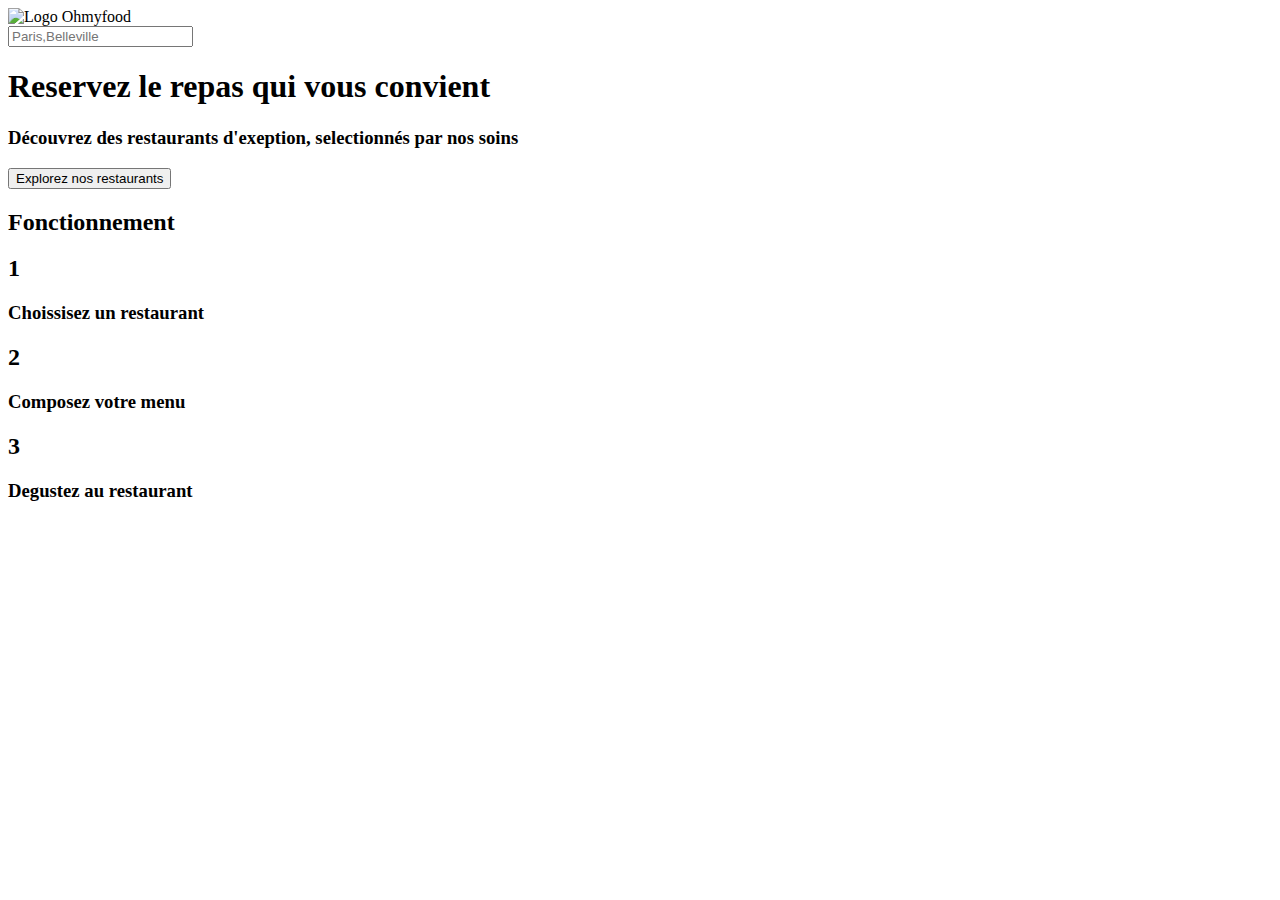
==== index.html @ 2c2eff2b "Add files via upload" ====
<!DOCTYPE html>
<html lang="en">
<head>
    <meta charset="UTF-8">
    <meta name="viewport" content="width=device-width, initial-scale=1.0">
    <title>Ohmyfood</title>

    <!-- CSS -->
    <link rel="stylesheet" href="styles.css">

    <!-- FONT AWESOME -->
    <link rel="stylesheet" href="https://cdnjs.cloudflare.com/ajax/libs/font-awesome/5.15.1/css/all.min.css"
        integrity="sha512-+4zCK9k+qNFUR5X+cKL9EIR+ZOhtIloNl9GIKS57V1MyNsYpYcUrUeQc9vNfzsWfV28IaLL3i96P9sdNyeRssA=="
        crossorigin="anonymous" />

    </head>
<body>
    <img src="Projet_3_04112020/Maquettes Ohmyfood/images/logo/ohmyfood.png" alt="Logo Ohmyfood">
    
    <div class="search">
        <i class="fas fa-map-marker-alt"></i>
        <input type="text" placeholder="Paris,Belleville">
        <h1>Reservez le repas qui vous convient</h1>

        <h3>Découvrez des restaurants d'exeption,
            selectionnés par nos soins</h3>
            <input type="Button" value="Explorez nos restaurants">
    </div>

    <section>
        <H2>Fonctionnement</H2>
        <div class="choix">
                <h2>1</h2>
                <i class="fas fa-mobile-alt"></i>
                <h3>Choissisez un restaurant</h3>
        </div>
        <div class="composition">
            <h2>2</h2>
            
        <i class="fas fa-tasks"></i>
        <h3>Composez votre menu</h3>
        
        <div class="deguster">
            <h2>3</h2>

            <i class="fas fa-store"></i>
            <h3>Degustez au restaurant</h3>
        </div>

        </div>

    </section>
    
</body>
</html>
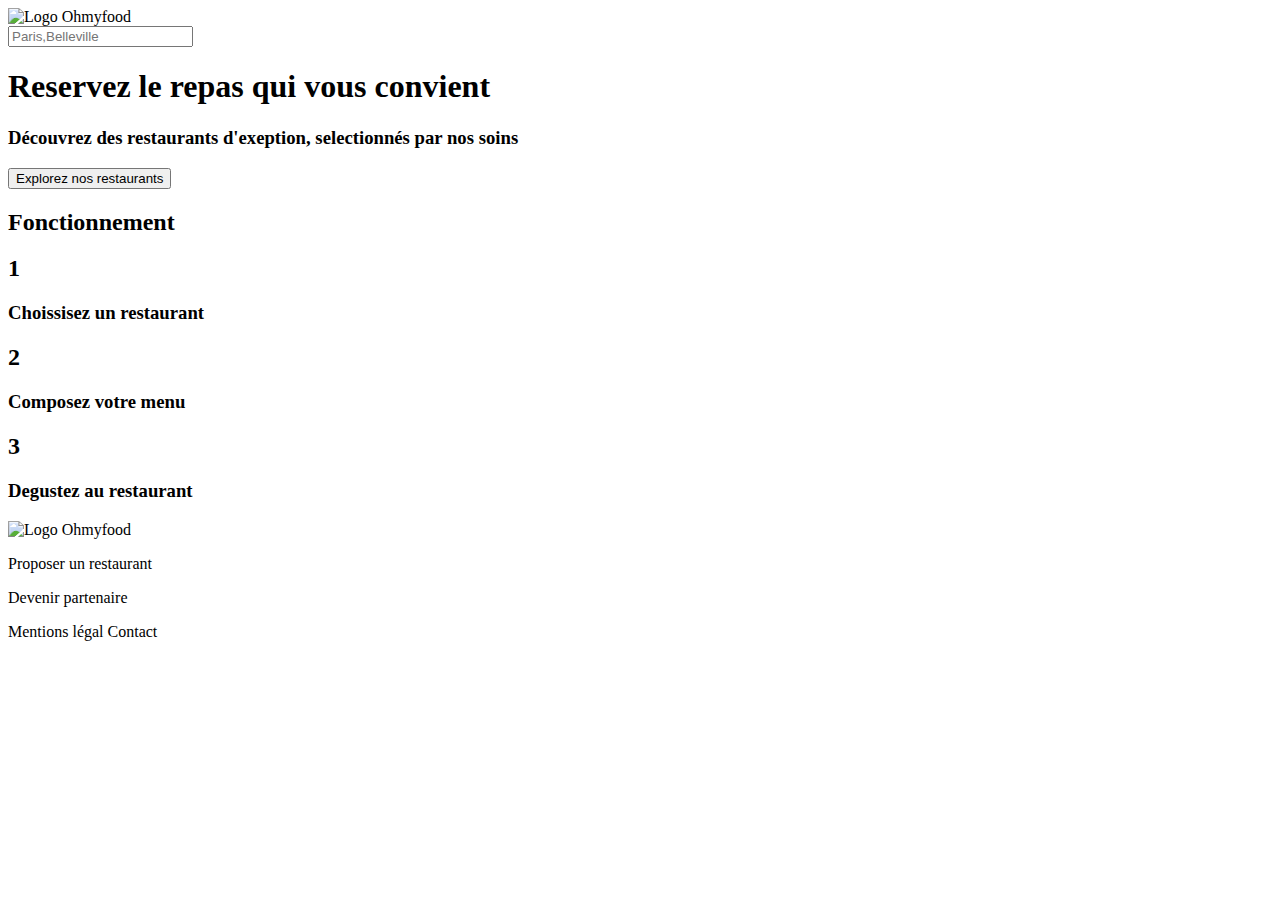
==== commit 7beff572: "Footer integrer" ====
--- a/index.html
+++ b/index.html
@@ -52,4 +52,15 @@
     </section>
     
 </body>
+<footer>
+    <img src="Projet_3_04112020/Maquettes Ohmyfood/images/logo/ohmyfood.png" alt="Logo Ohmyfood">
+    
+<i class="fas fa-utensils"></i>
+<p>Proposer un restaurant</p>
+<i class="fas fa-hands-helping"></i>
+<p>Devenir partenaire</p>
+Mentions légal
+Contact
+
+</footer>
 </html>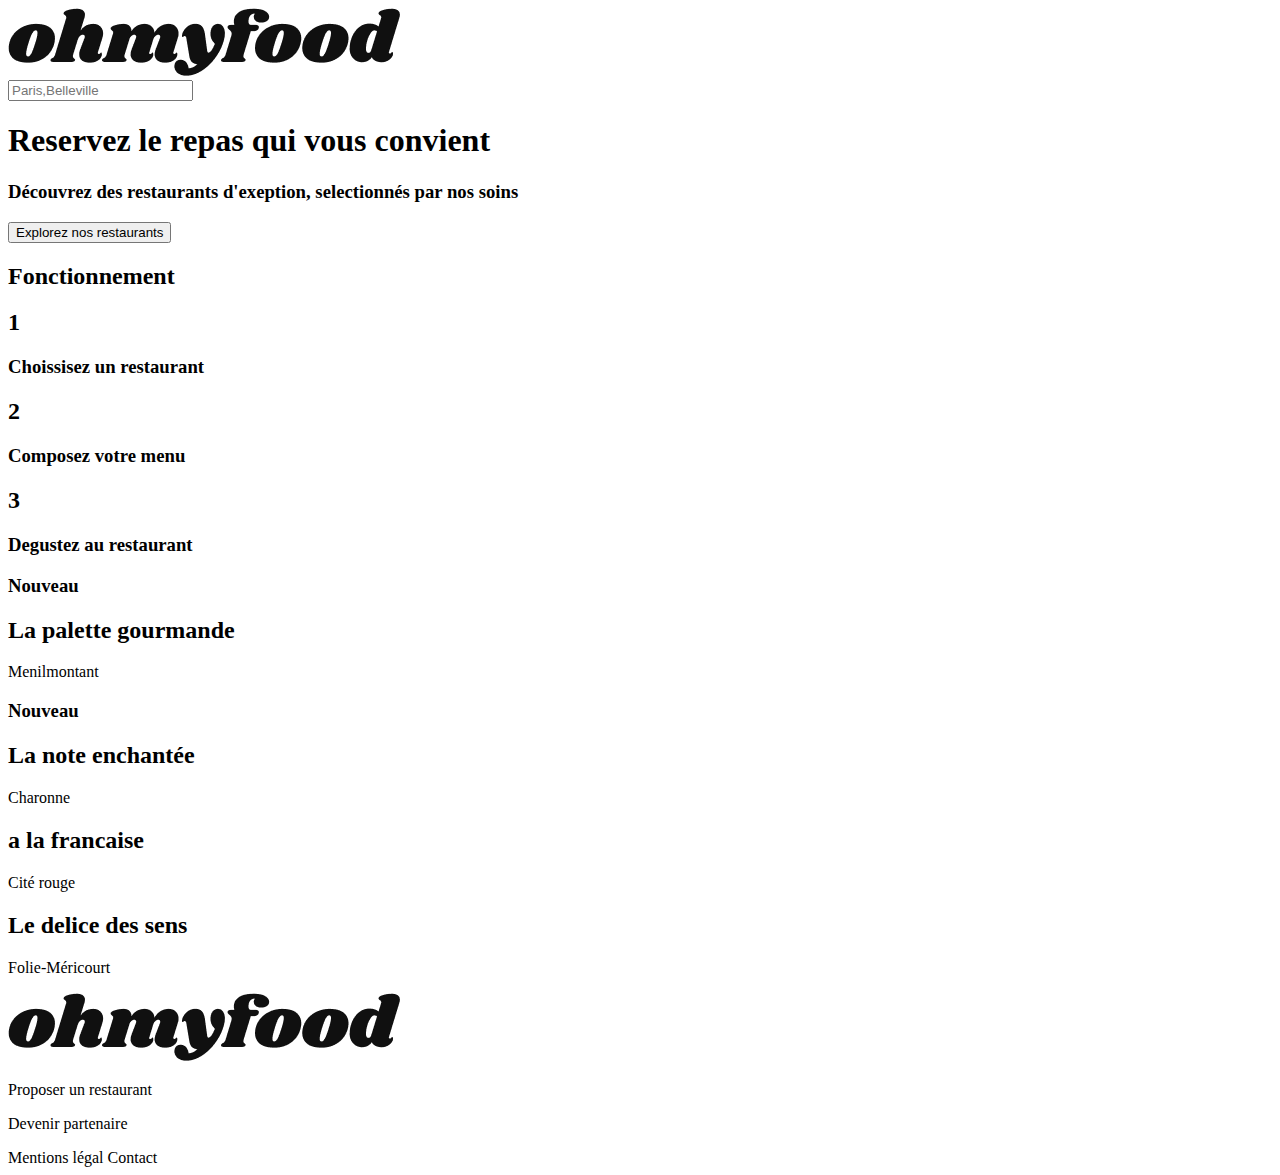
==== commit ca5f6c90: "mise au point html" ====
--- a/index.html
+++ b/index.html
@@ -14,8 +14,10 @@
         crossorigin="anonymous" />
 
     </head>
+    <header>
+        <img src="Maquettes Ohmyfood/images/logo/ohmyfood.png" alt="Logo Ohmyfood">
+    </header>
 <body>
-    <img src="Projet_3_04112020/Maquettes Ohmyfood/images/logo/ohmyfood.png" alt="Logo Ohmyfood">
     
     <div class="search">
         <i class="fas fa-map-marker-alt"></i>
@@ -27,7 +29,7 @@
             <input type="Button" value="Explorez nos restaurants">
     </div>
 
-    <section>
+    <section class="fonctionnement">
         <H2>Fonctionnement</H2>
         <div class="choix">
                 <h2>1</h2>
@@ -50,10 +52,31 @@
         </div>
 
     </section>
+    <section class="restaurants">
+        <div class="menilmontant">
+            <h3>Nouveau</h3>
+            <h2>La palette gourmande</h1>
+            <p>Menilmontant</p>
+            <i class="far fa-heart"></i>
+        </div>
+    <div class="charonne"></div>
+    <h3>Nouveau</h3>
+    <h2>La note enchantée</h2>
+    <p>Charonne</p>
+    <i class="far fa-heart"></i>
+    <div class="cité rouge"></div>
+    <h2>a la francaise</h2>
+    <p>Cité rouge</p>
+    <div class="folie-mericourt">
+        <h2>Le delice des sens</h2>
+        <p>Folie-Méricourt</p>
+        <i class="far fa-heart"></i>
+    </div>
+    </section>
     
 </body>
 <footer>
-    <img src="Projet_3_04112020/Maquettes Ohmyfood/images/logo/ohmyfood.png" alt="Logo Ohmyfood">
+    <img src="Maquettes Ohmyfood/images/logo/ohmyfood.png" alt="Logo Ohmyfood">
     
 <i class="fas fa-utensils"></i>
 <p>Proposer un restaurant</p>
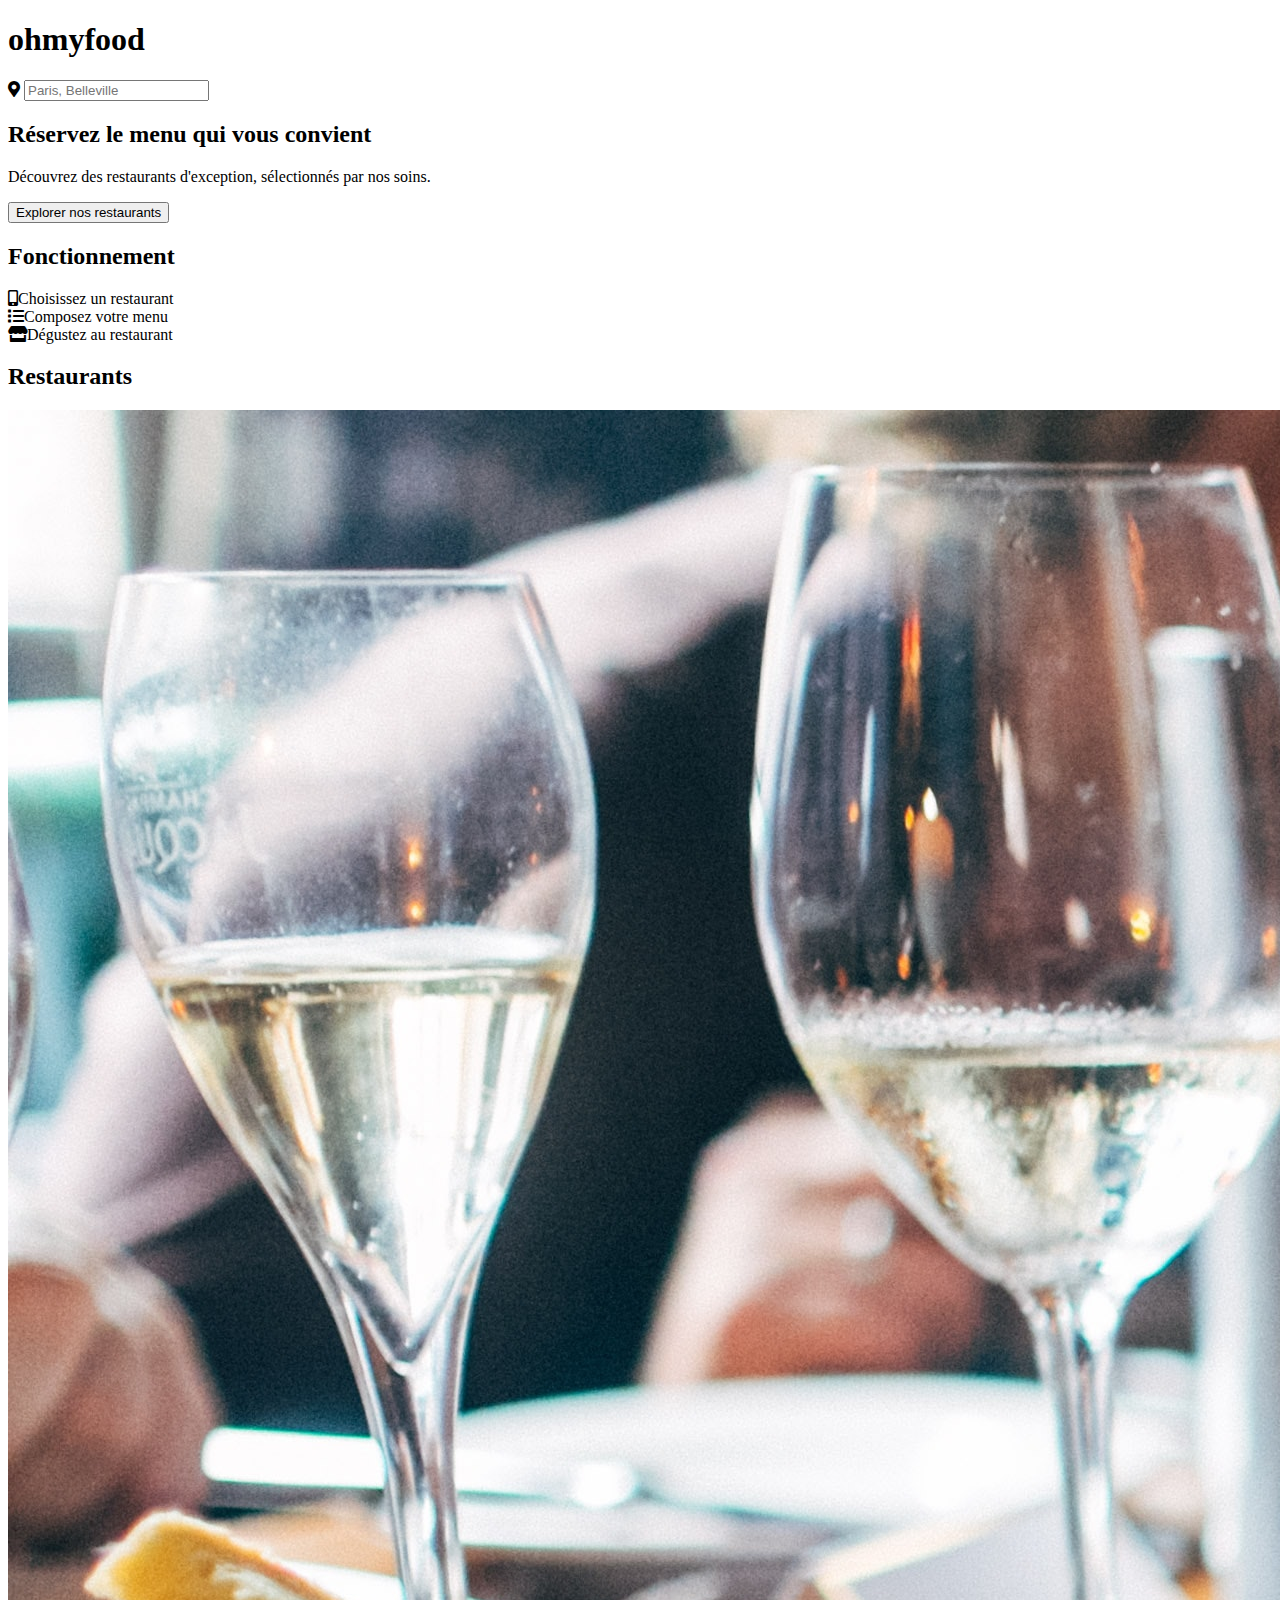
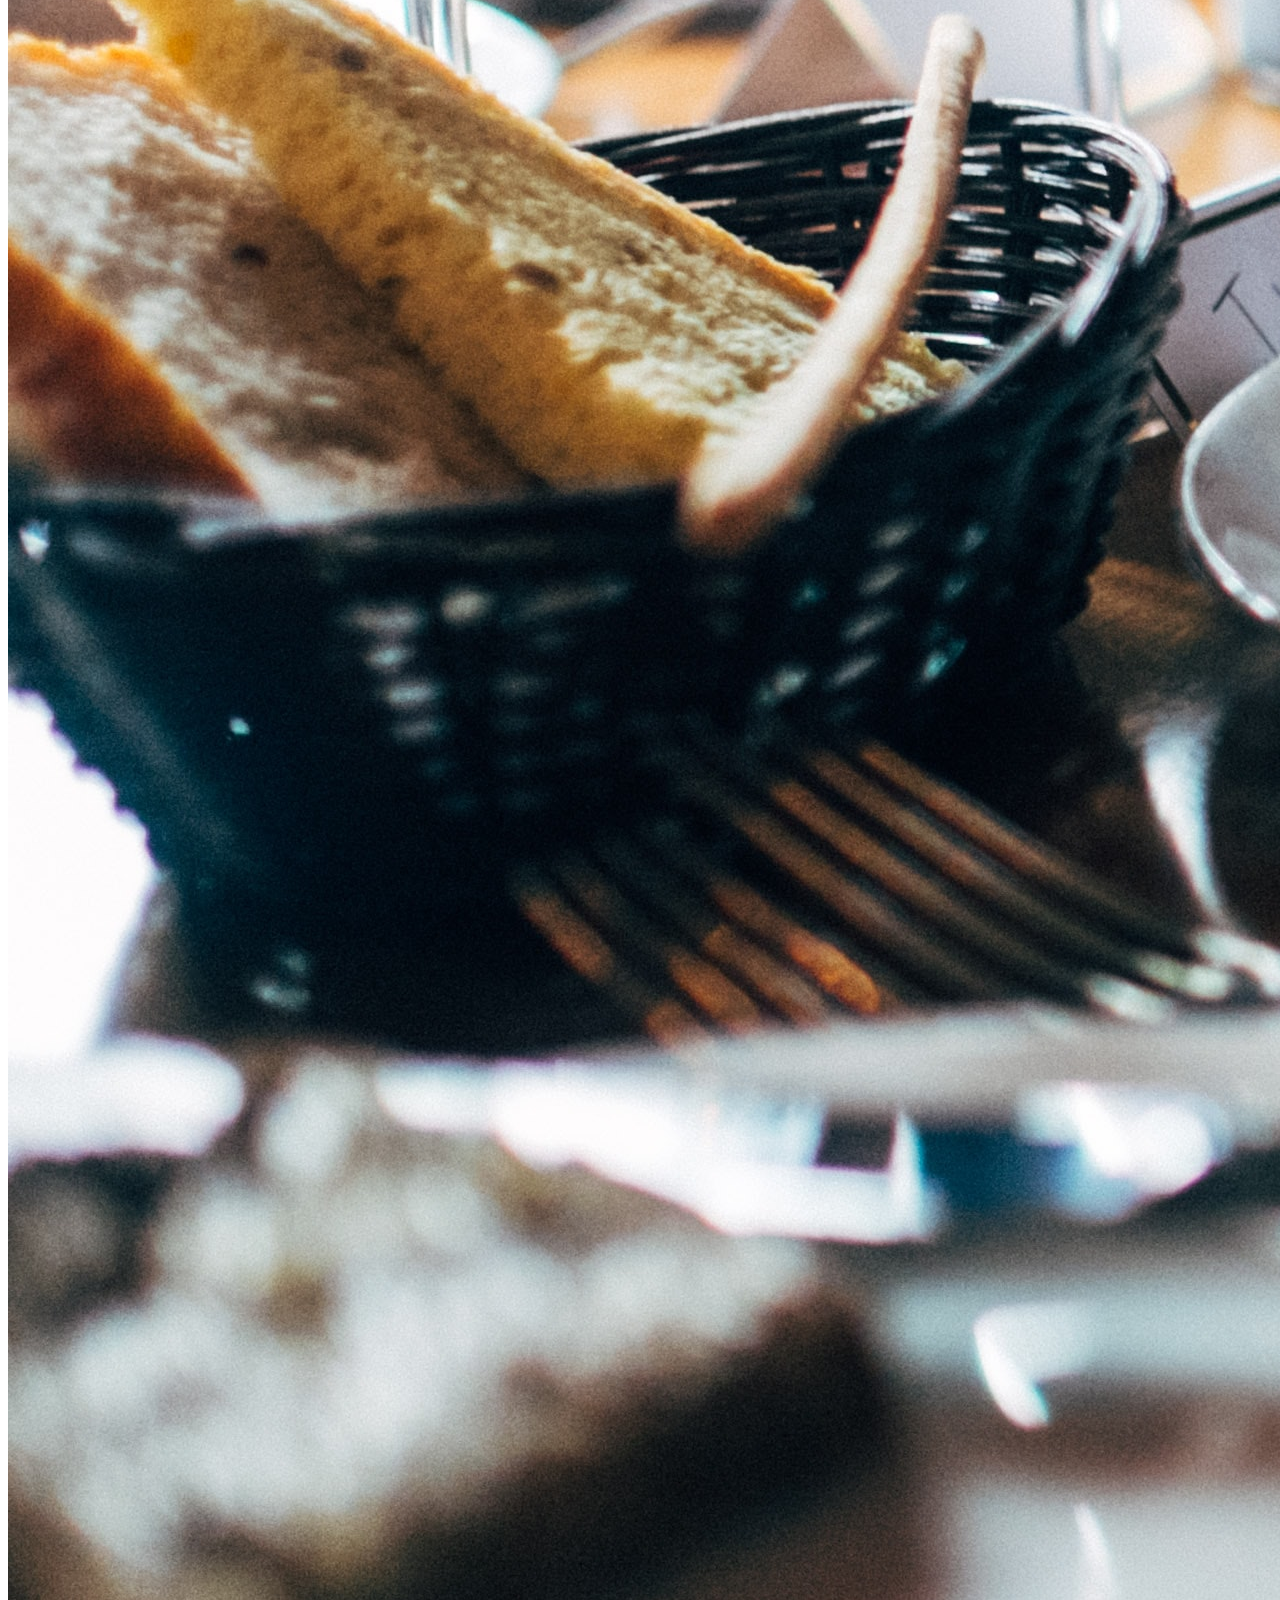
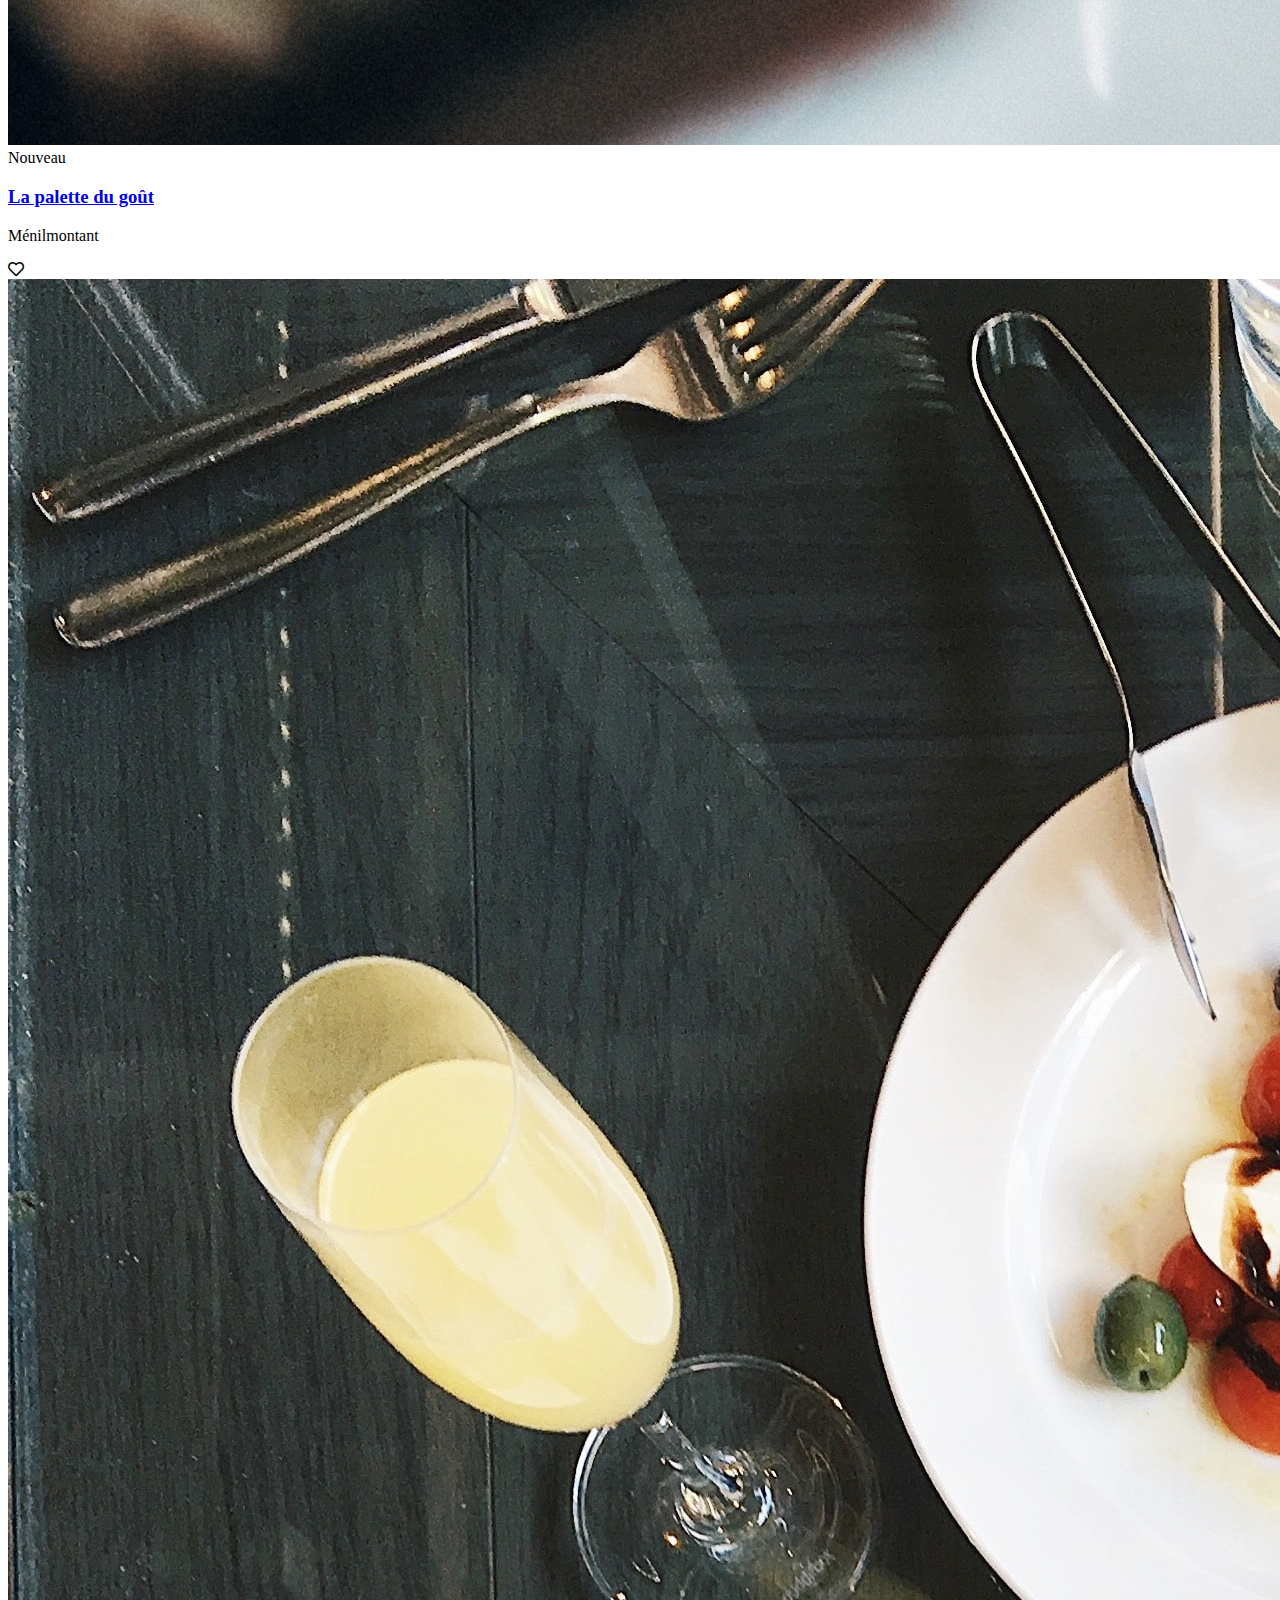
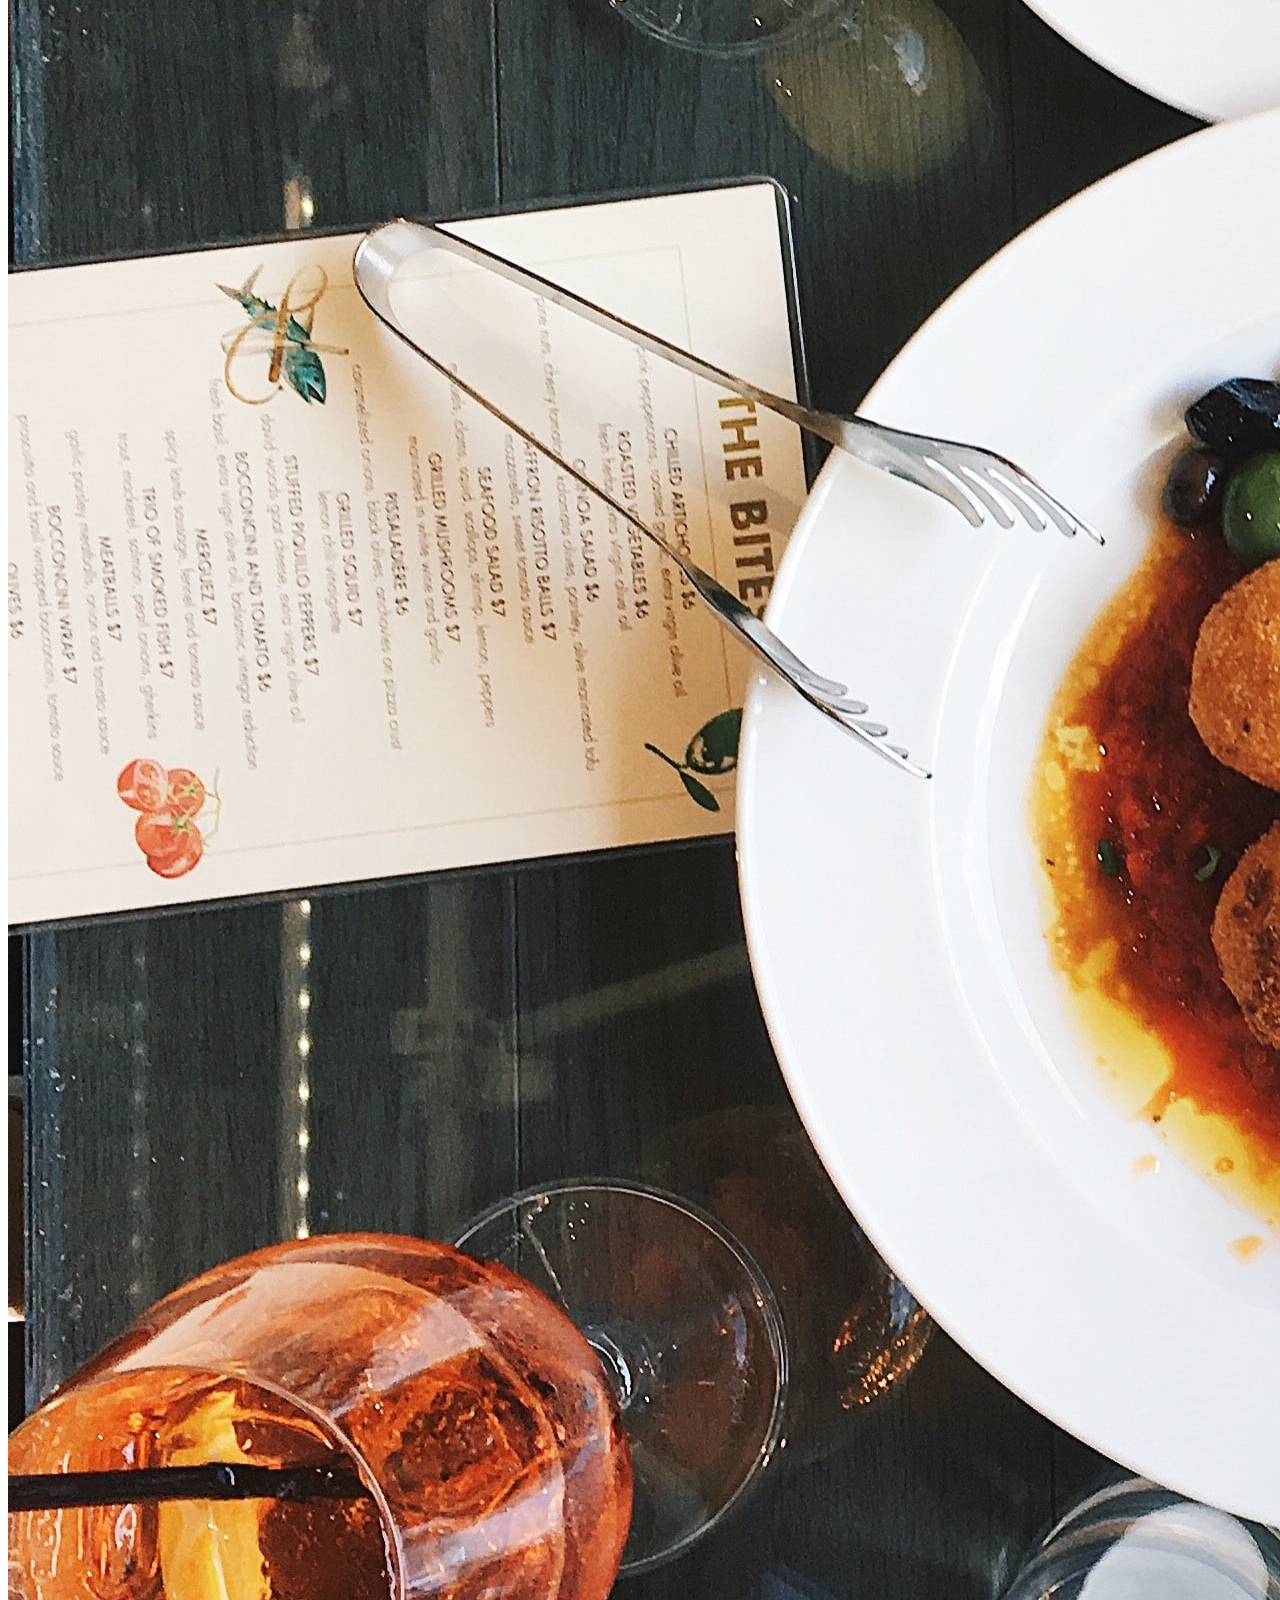
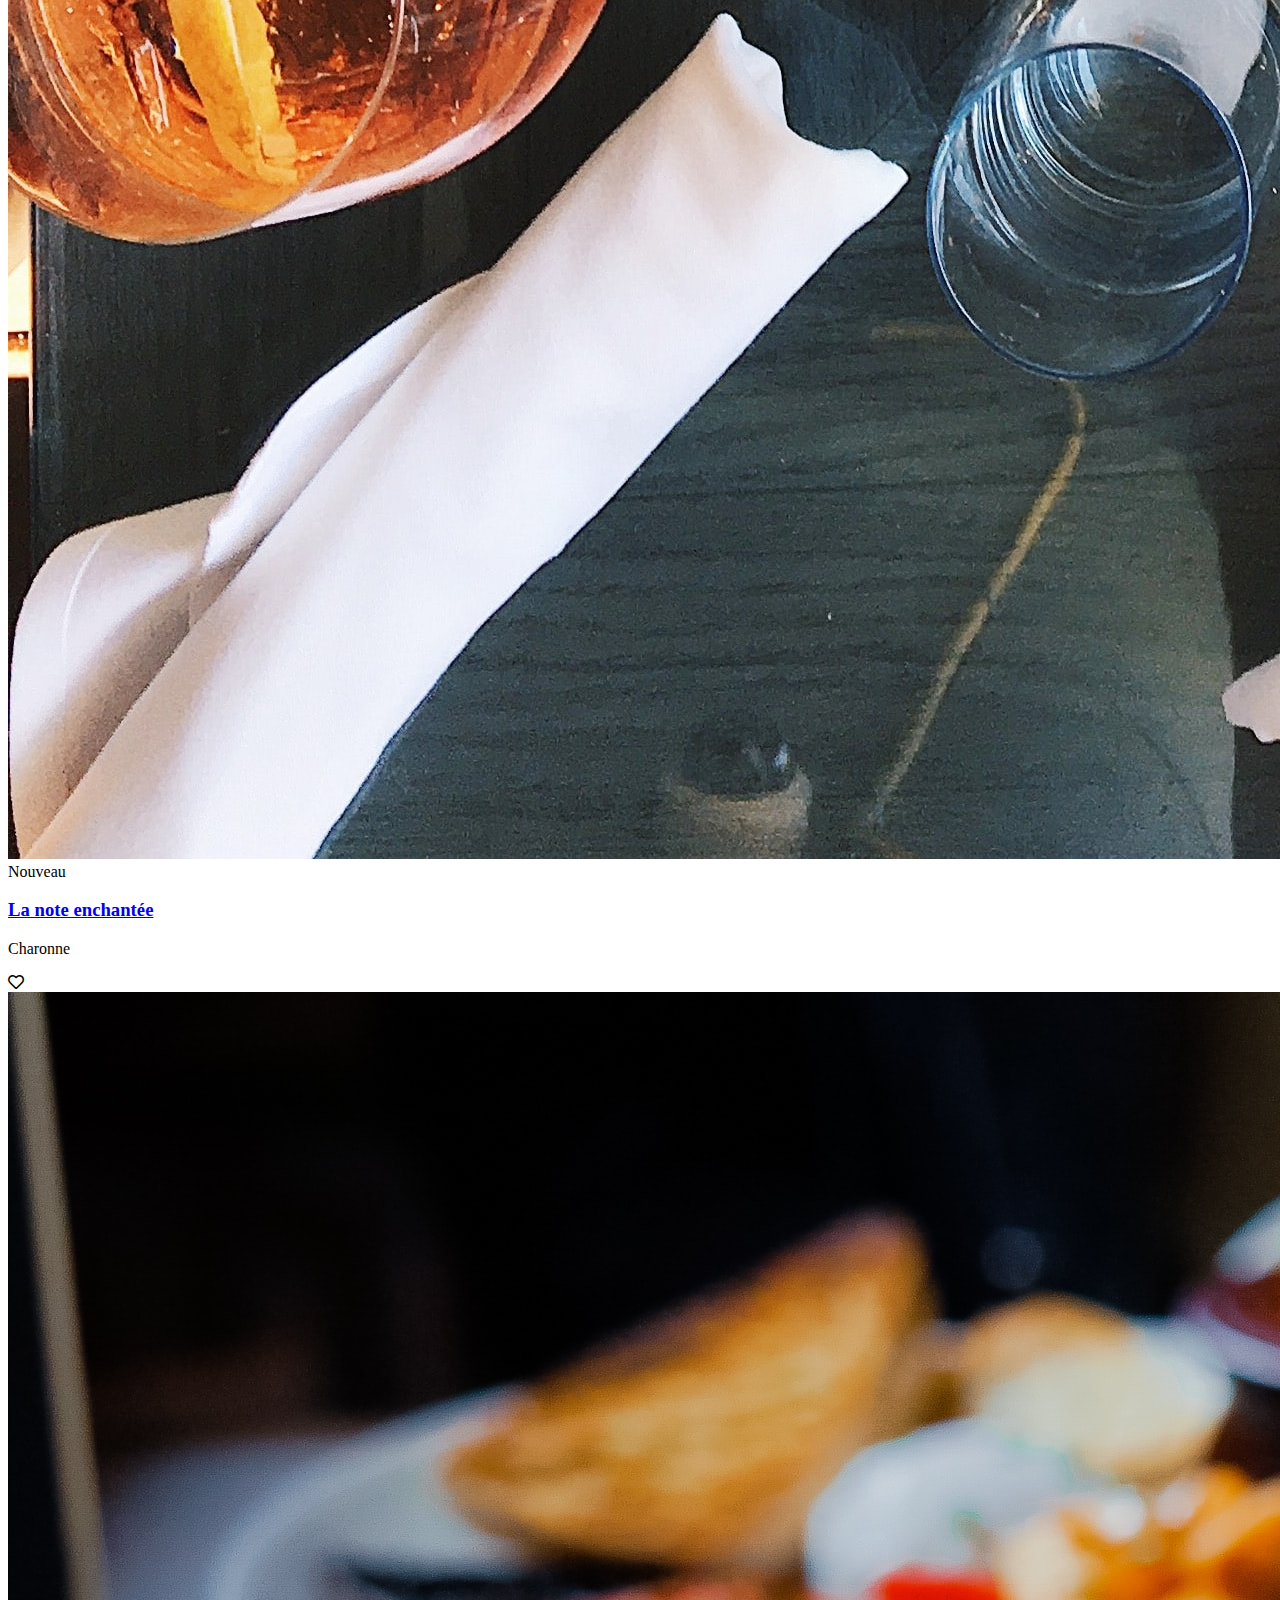
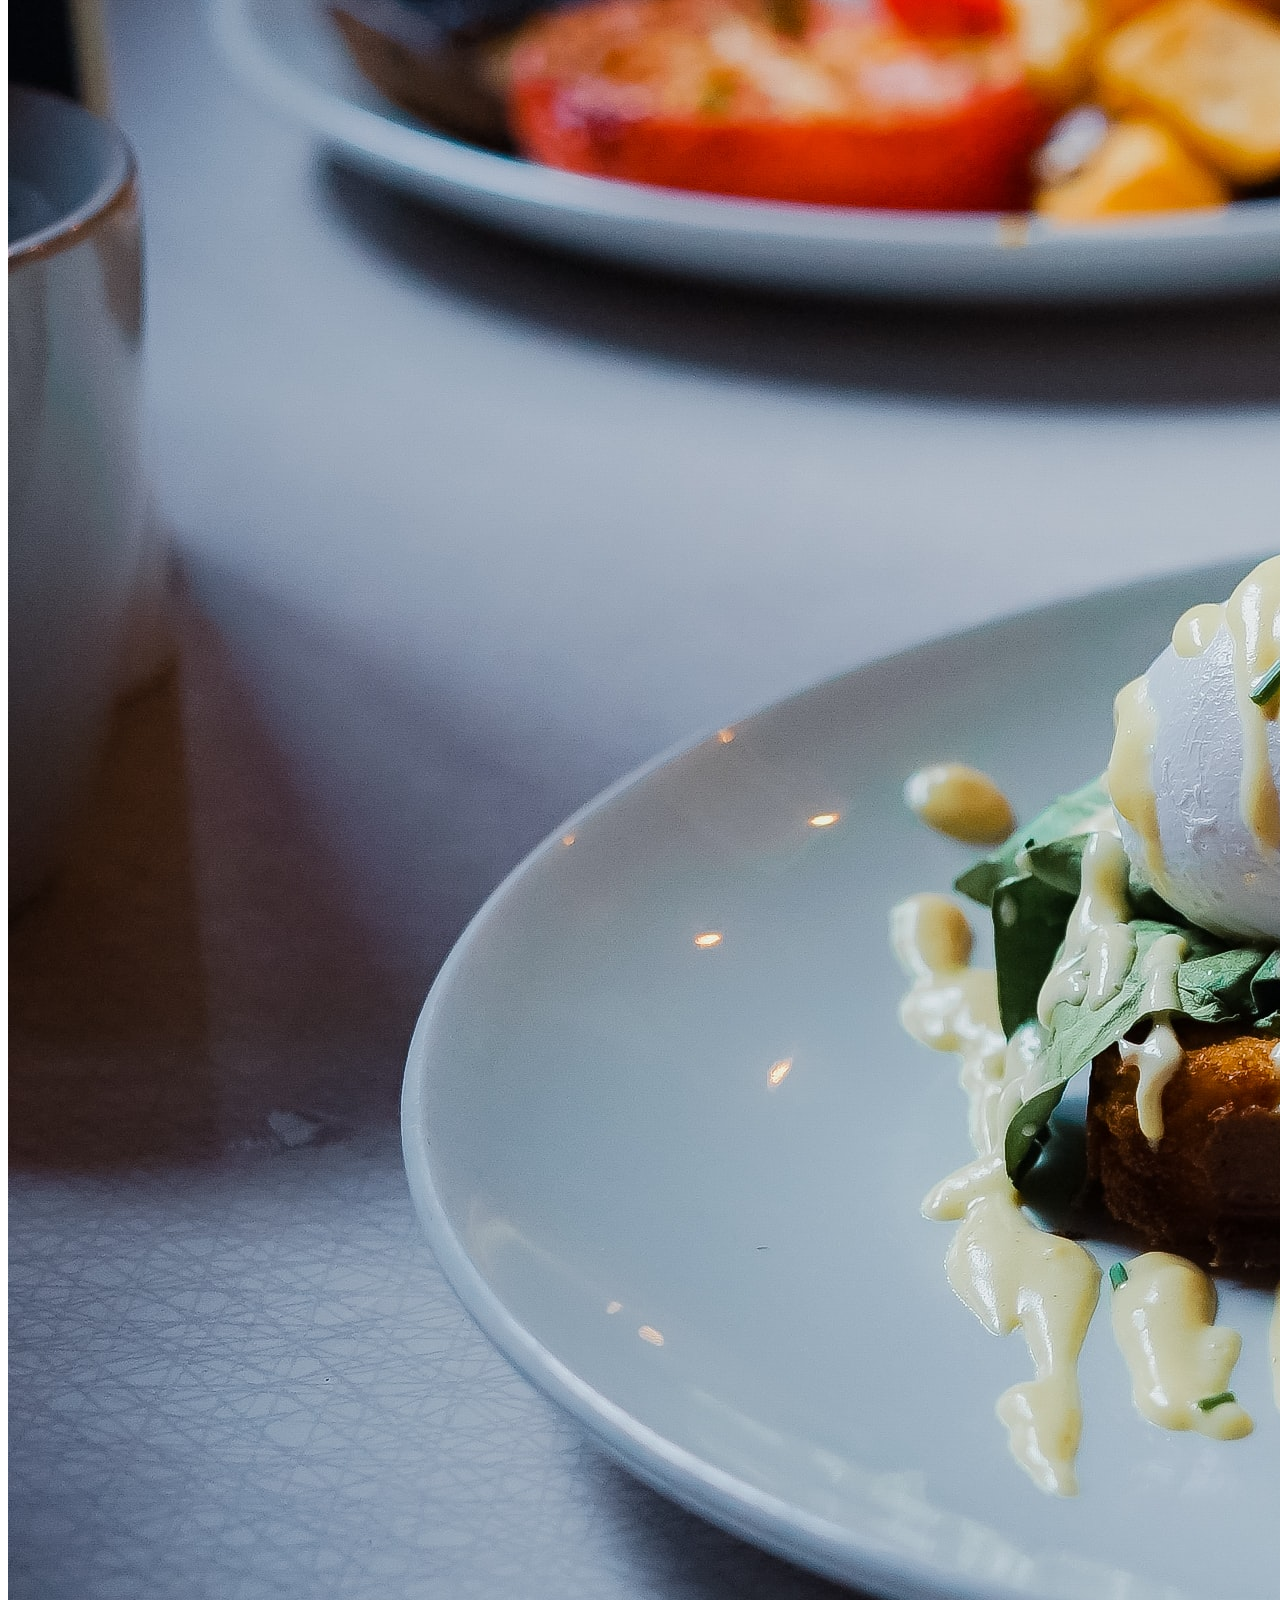
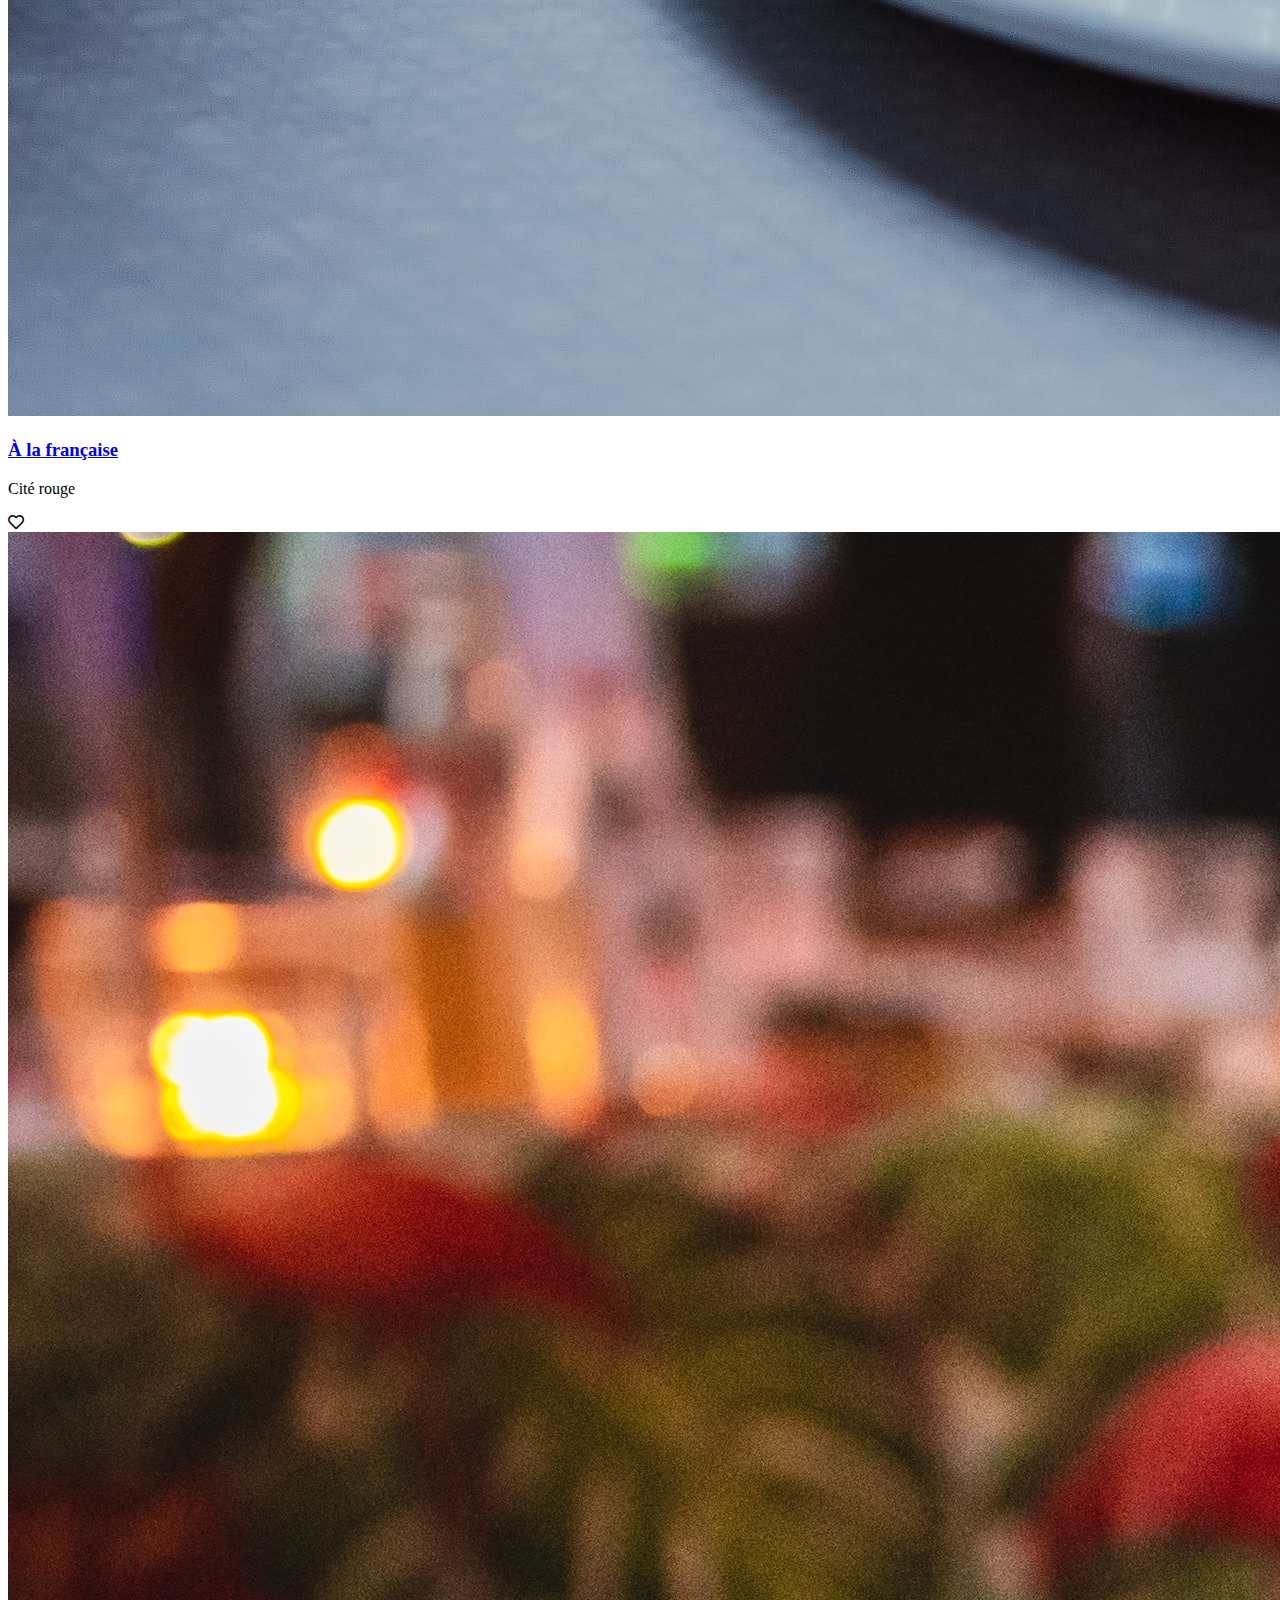
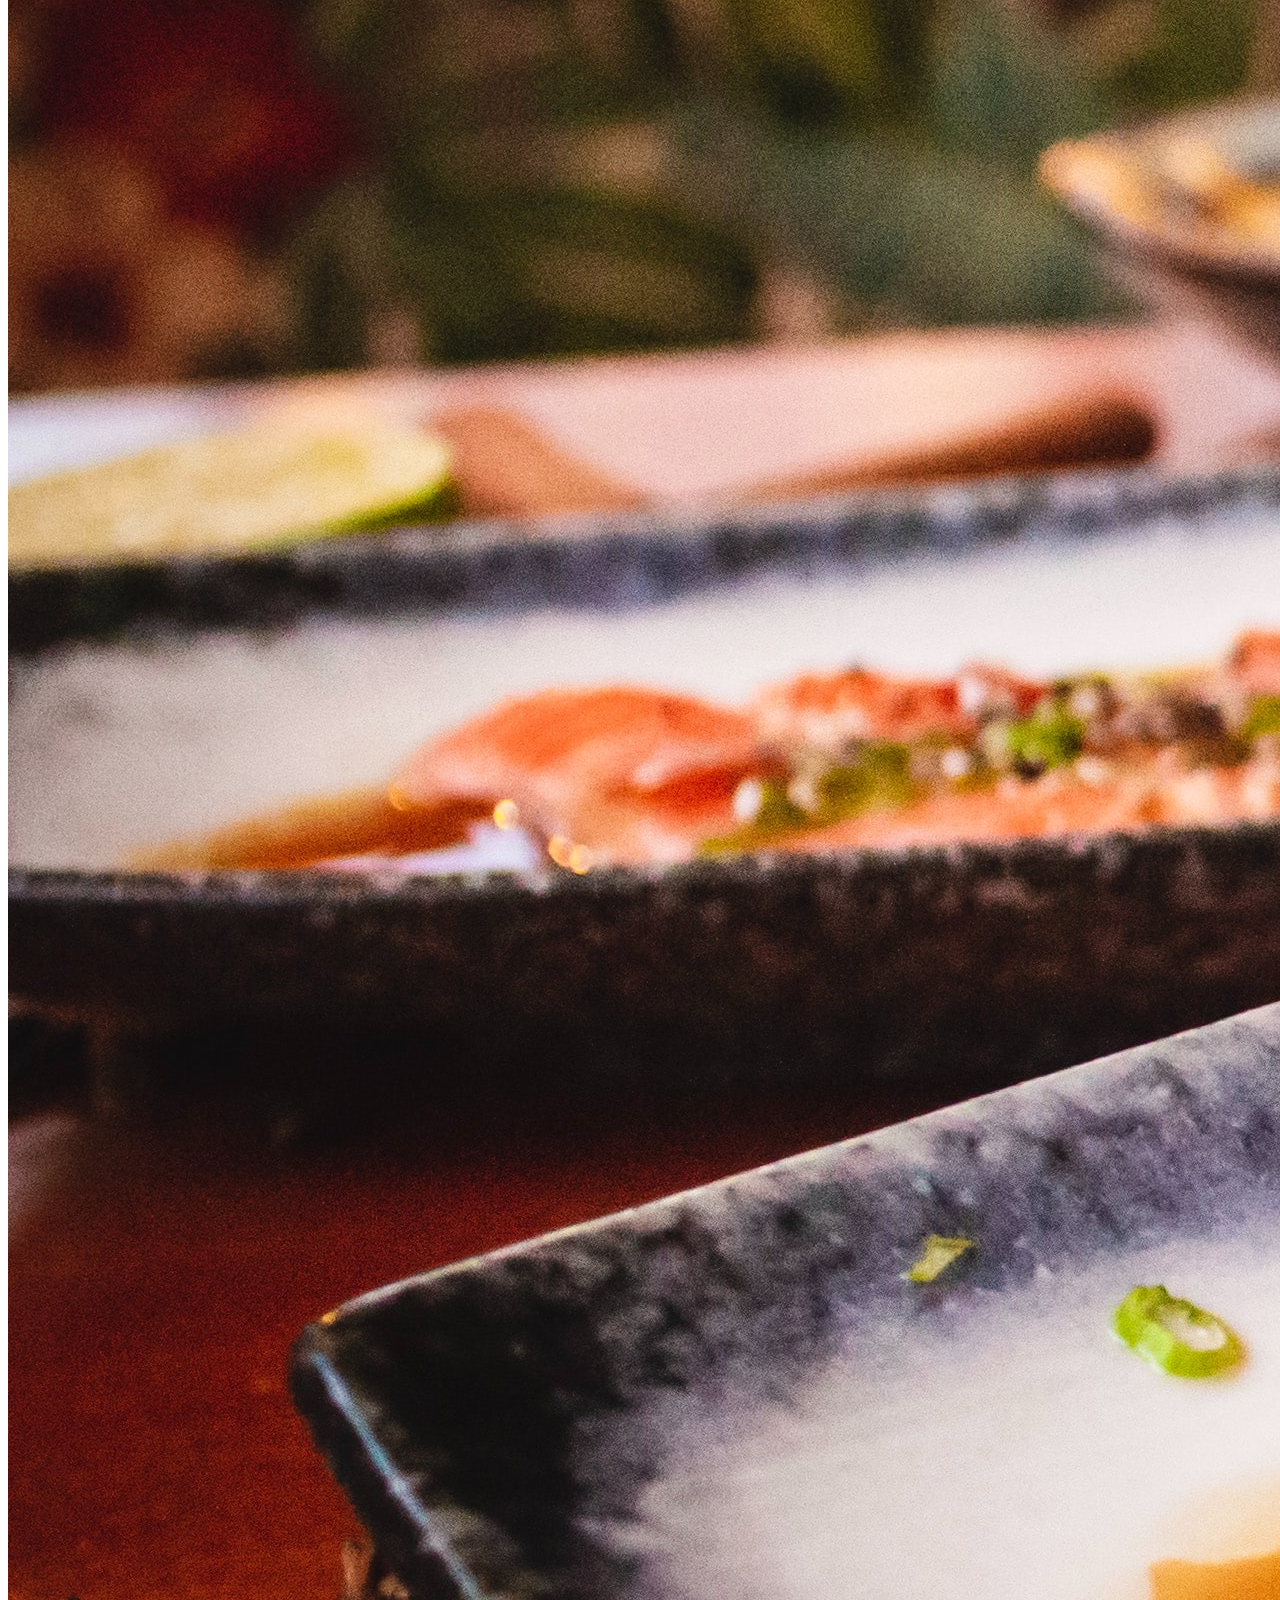
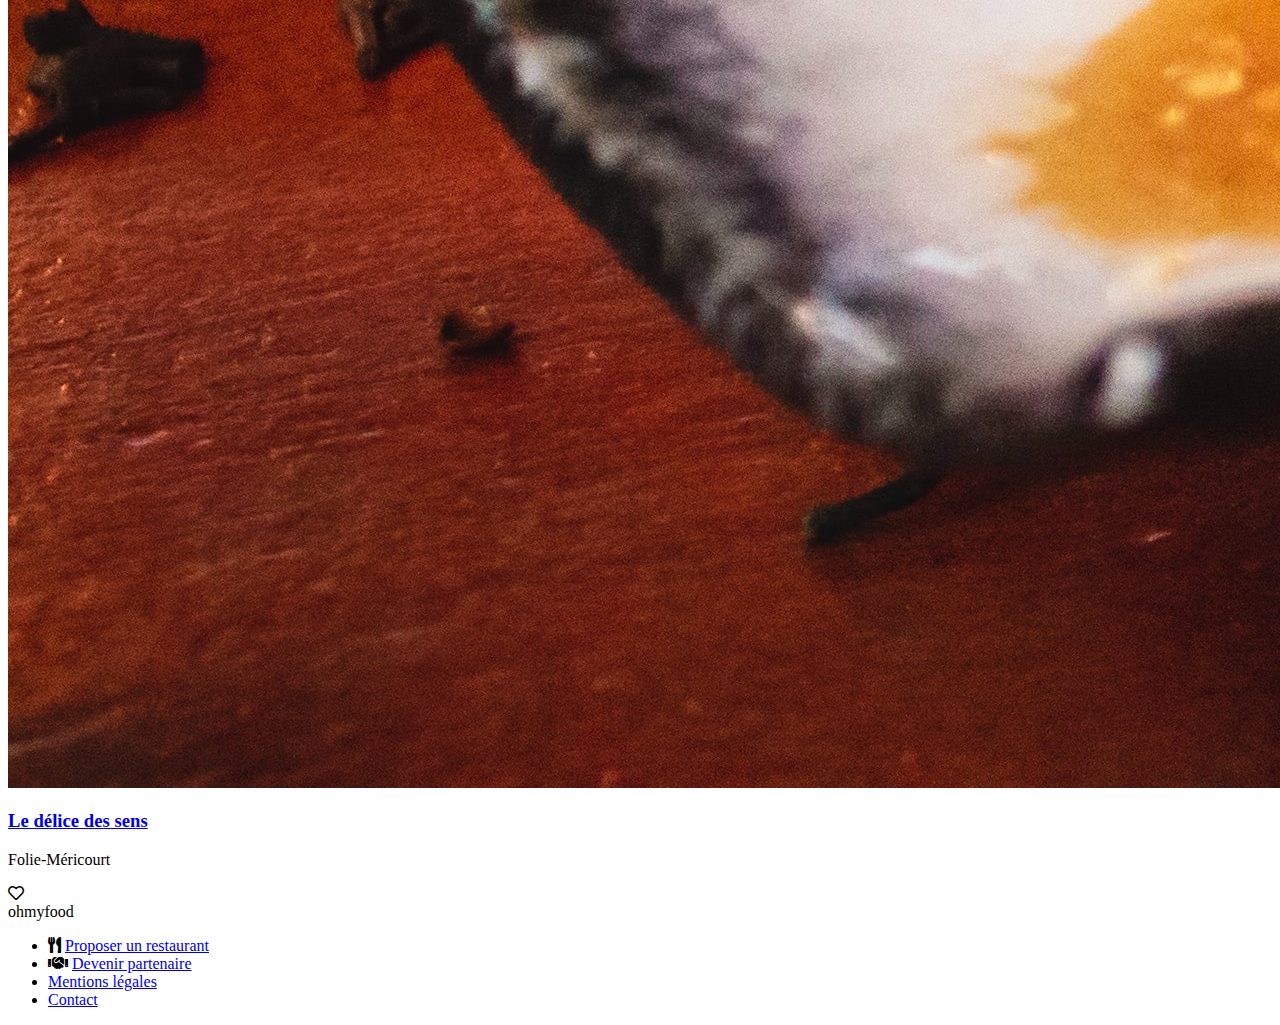
==== commit 057ff52a: "Html1" ====
--- a/index.html
+++ b/index.html
@@ -1,89 +1,112 @@
 <!DOCTYPE html>
-<html lang="en">
+<html lang="fr">
 <head>
-    <meta charset="UTF-8">
-    <meta name="viewport" content="width=device-width, initial-scale=1.0">
-    <title>Ohmyfood</title>
+  <meta charset="UTF-8">
+  <meta name="viewport" content="width=device-width, initial-scale=1.0">
+  <link rel="stylesheet" href="https://cdnjs.cloudflare.com/ajax/libs/font-awesome/5.15.2/css/all.min.css">
+  <title>Ohmyfood</title>
+  <link rel="stylesheet" href="css/style.css">
+</head>
+<body>
 
-    <!-- CSS -->
-    <link rel="stylesheet" href="styles.css">
+  <div class="loading"></div>
 
-    <!-- FONT AWESOME -->
-    <link rel="stylesheet" href="https://cdnjs.cloudflare.com/ajax/libs/font-awesome/5.15.1/css/all.min.css"
-        integrity="sha512-+4zCK9k+qNFUR5X+cKL9EIR+ZOhtIloNl9GIKS57V1MyNsYpYcUrUeQc9vNfzsWfV28IaLL3i96P9sdNyeRssA=="
-        crossorigin="anonymous" />
+  <header class="logo">
+    <h1 class="logo__header">ohmyfood</h1>
+  </header>
 
-    </head>
-    <header>
-        <img src="Maquettes Ohmyfood/images/logo/ohmyfood.png" alt="Logo Ohmyfood">
-    </header>
-<body>
-    
-    <div class="search">
-        <i class="fas fa-map-marker-alt"></i>
-        <input type="text" placeholder="Paris,Belleville">
-        <h1>Reservez le repas qui vous convient</h1>
+  <label class="search">
+    <i class="fas fa-map-marker-alt"></i>
+    <input class="search__champ" type="text" placeholder="Paris, Belleville">
+  </label>
 
-        <h3>Découvrez des restaurants d'exeption,
-            selectionnés par nos soins</h3>
-            <input type="Button" value="Explorez nos restaurants">
+  <div class="reservation">
+    <h2>Réservez le menu qui vous convient</h2>
+    <p class="reservation__description">Découvrez des restaurants d'exception, sélectionnés par nos soins.</p>
+    <button class="reservation__btn">Explorer nos restaurants</button>
+  </div>
+
+  <main>
+    <section class="fonctionnement">
+      <h2>Fonctionnement</h2>
+      <div class="fonctionnement__site"><i class="fas fa-mobile-alt fonctionnement__icon"></i>Choisissez un restaurant</div>
+      <div class="fonctionnement__site"><i class="fas fa-list fonctionnement__icon"></i>Composez votre menu</div>
+      <div class="fonctionnement__site"><i class="fas fa-store fonctionnement__icon"></i>Dégustez au restaurant</div>
+    </section>
+
+    <section class="restaurants">
+      <h2 class="restaurants__title">Restaurants</h2>
+
+      <article onclick="" class="restaurants__1">
+        <img src="Maquettes Ohmyfood/images/restaurants/jay-wennington-N_Y88TWmGwA-unsplash.jpg" alt="">
+        <span class="restaurants__new">Nouveau</span>
+
+      
+        <div class="restaurants__name">
+          <a class="restaurants__cartes" href="/la-palette-du-gout.html"><h3>La palette du goût</h3></a>
+          <p class="restaurants__adresse">Ménilmontant</p>
+          <i class="far fa-heart restaurants__icon"></i>
+        </div>
+      </article>
+
+      <article onclick="" class="restaurants__2">
+        <img src="Maquettes Ohmyfood/images/restaurants/stil-u2Lp8tXIcjw-unsplash.jpg" alt="">
+        <span class="restaurants__new">Nouveau</span>
+      
+
+        <div class="restaurants__name">
+          <a class="restaurants__cartes" href="/la-note-enchantee.html"><h3>La note enchantée</h3></a>
+          <p class="restaurants__adresse">Charonne</p>
+          <i class="far fa-heart restaurants__icon"></i>
+        </div>
+      </article>
+
+      <article onclick="" class="restaurants__3">
+        <img src="Maquettes Ohmyfood/images/restaurants/toa-heftiba-DQKerTsQwi0-unsplash.jpg" alt="">
+
+        <div class="restaurants__name">
+          <a class="restaurants__cartes" href="/a-la-francaise.html"><h3>À la française</h3></a>
+          <p class="restaurants__adresse">Cité rouge</p>
+          <i class="far fa-heart restaurants__icon"></i>
+        </div>
+      </article>
+
+      <article onclick="" class="restaurants__4">
+      <img src="Maquettes Ohmyfood/images/restaurants/louis-hansel-shotsoflouis-qNBGVyOCY8Q-unsplash.jpg" alt="">
+
+        <div class="restaurants__name">
+          <a class="restaurants__cartes" href="/le-delice-des-sens.html"><h3>Le délice des sens</h3></a>
+          <p class="restaurants__adresse">Folie-Méricourt</p>
+          <i class="far fa-heart restaurants__icon"></i>
+        </div>
+      </article>
+    </section>
+  </main>
+
+<footer class="footer">
+    <div class="footer__logo">ohmyfood</div>
+
+    <div>
+        <ul class="footer__list">
+            <li class="footer__detail">
+                <i class="fas fa-utensils footer__icon"></i>
+                <a class="footer__lien" href="#">Proposer un restaurant</a>
+            </li>
+
+            <li class="footer__detail footer__icon">
+                <i class="fas fa-handshake"></i>
+                <a  class="footer__lien" href="#">Devenir partenaire</a>
+            </li>
+
+            <li class="footer__detail">
+                <a class="footer__lien" href="#">Mentions légales</a>
+            </li>
+
+            <li class="footer__detail">
+                <a class="footer__lien" href="mailto:service-clients@ohmyfood.com">Contact</a>
+            </li>
+        </ul>
     </div>
-
-    <section class="fonctionnement">
-        <H2>Fonctionnement</H2>
-        <div class="choix">
-                <h2>1</h2>
-                <i class="fas fa-mobile-alt"></i>
-                <h3>Choissisez un restaurant</h3>
-        </div>
-        <div class="composition">
-            <h2>2</h2>
-            
-        <i class="fas fa-tasks"></i>
-        <h3>Composez votre menu</h3>
-        
-        <div class="deguster">
-            <h2>3</h2>
-
-            <i class="fas fa-store"></i>
-            <h3>Degustez au restaurant</h3>
-        </div>
-
-        </div>
-
-    </section>
-    <section class="restaurants">
-        <div class="menilmontant">
-            <h3>Nouveau</h3>
-            <h2>La palette gourmande</h1>
-            <p>Menilmontant</p>
-            <i class="far fa-heart"></i>
-        </div>
-    <div class="charonne"></div>
-    <h3>Nouveau</h3>
-    <h2>La note enchantée</h2>
-    <p>Charonne</p>
-    <i class="far fa-heart"></i>
-    <div class="cité rouge"></div>
-    <h2>a la francaise</h2>
-    <p>Cité rouge</p>
-    <div class="folie-mericourt">
-        <h2>Le delice des sens</h2>
-        <p>Folie-Méricourt</p>
-        <i class="far fa-heart"></i>
-    </div>
-    </section>
-    
+</footer>
 </body>
-<footer>
-    <img src="Maquettes Ohmyfood/images/logo/ohmyfood.png" alt="Logo Ohmyfood">
-    
-<i class="fas fa-utensils"></i>
-<p>Proposer un restaurant</p>
-<i class="fas fa-hands-helping"></i>
-<p>Devenir partenaire</p>
-Mentions légal
-Contact
-
-</footer>
 </html>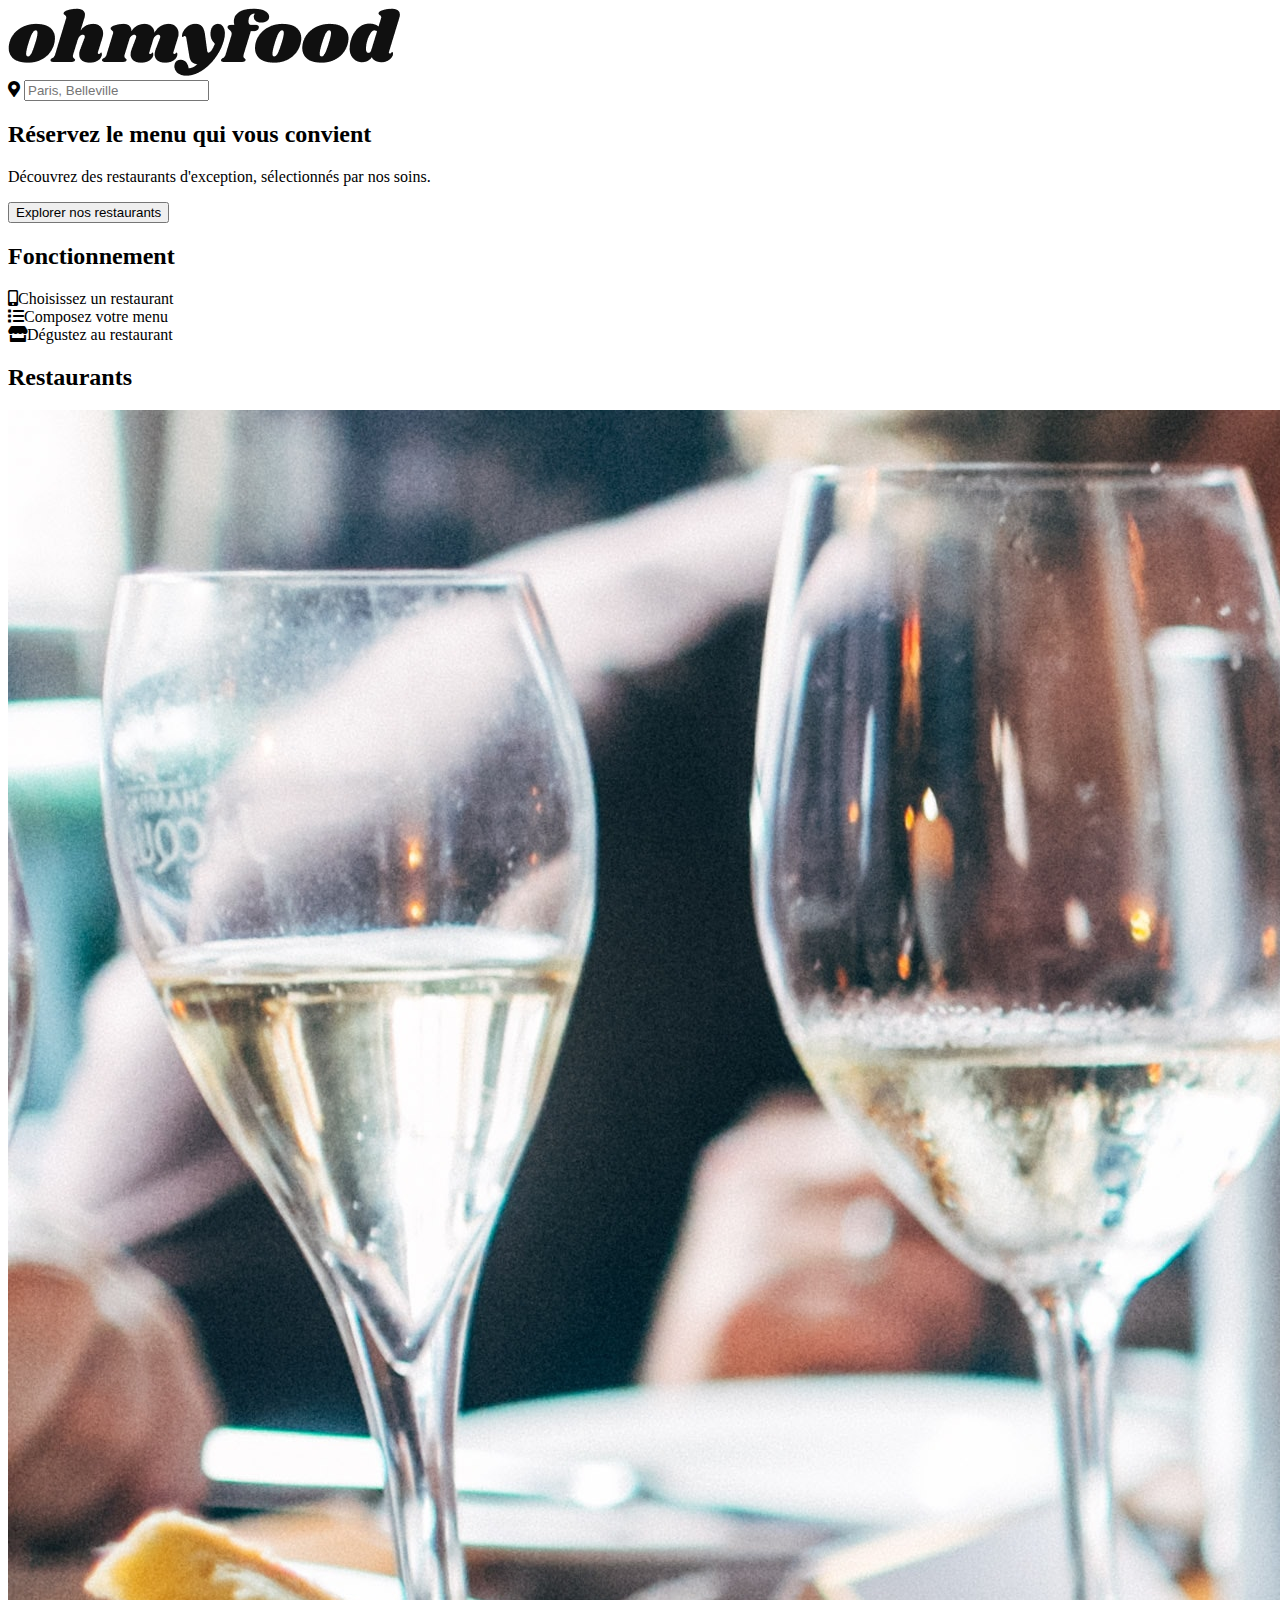
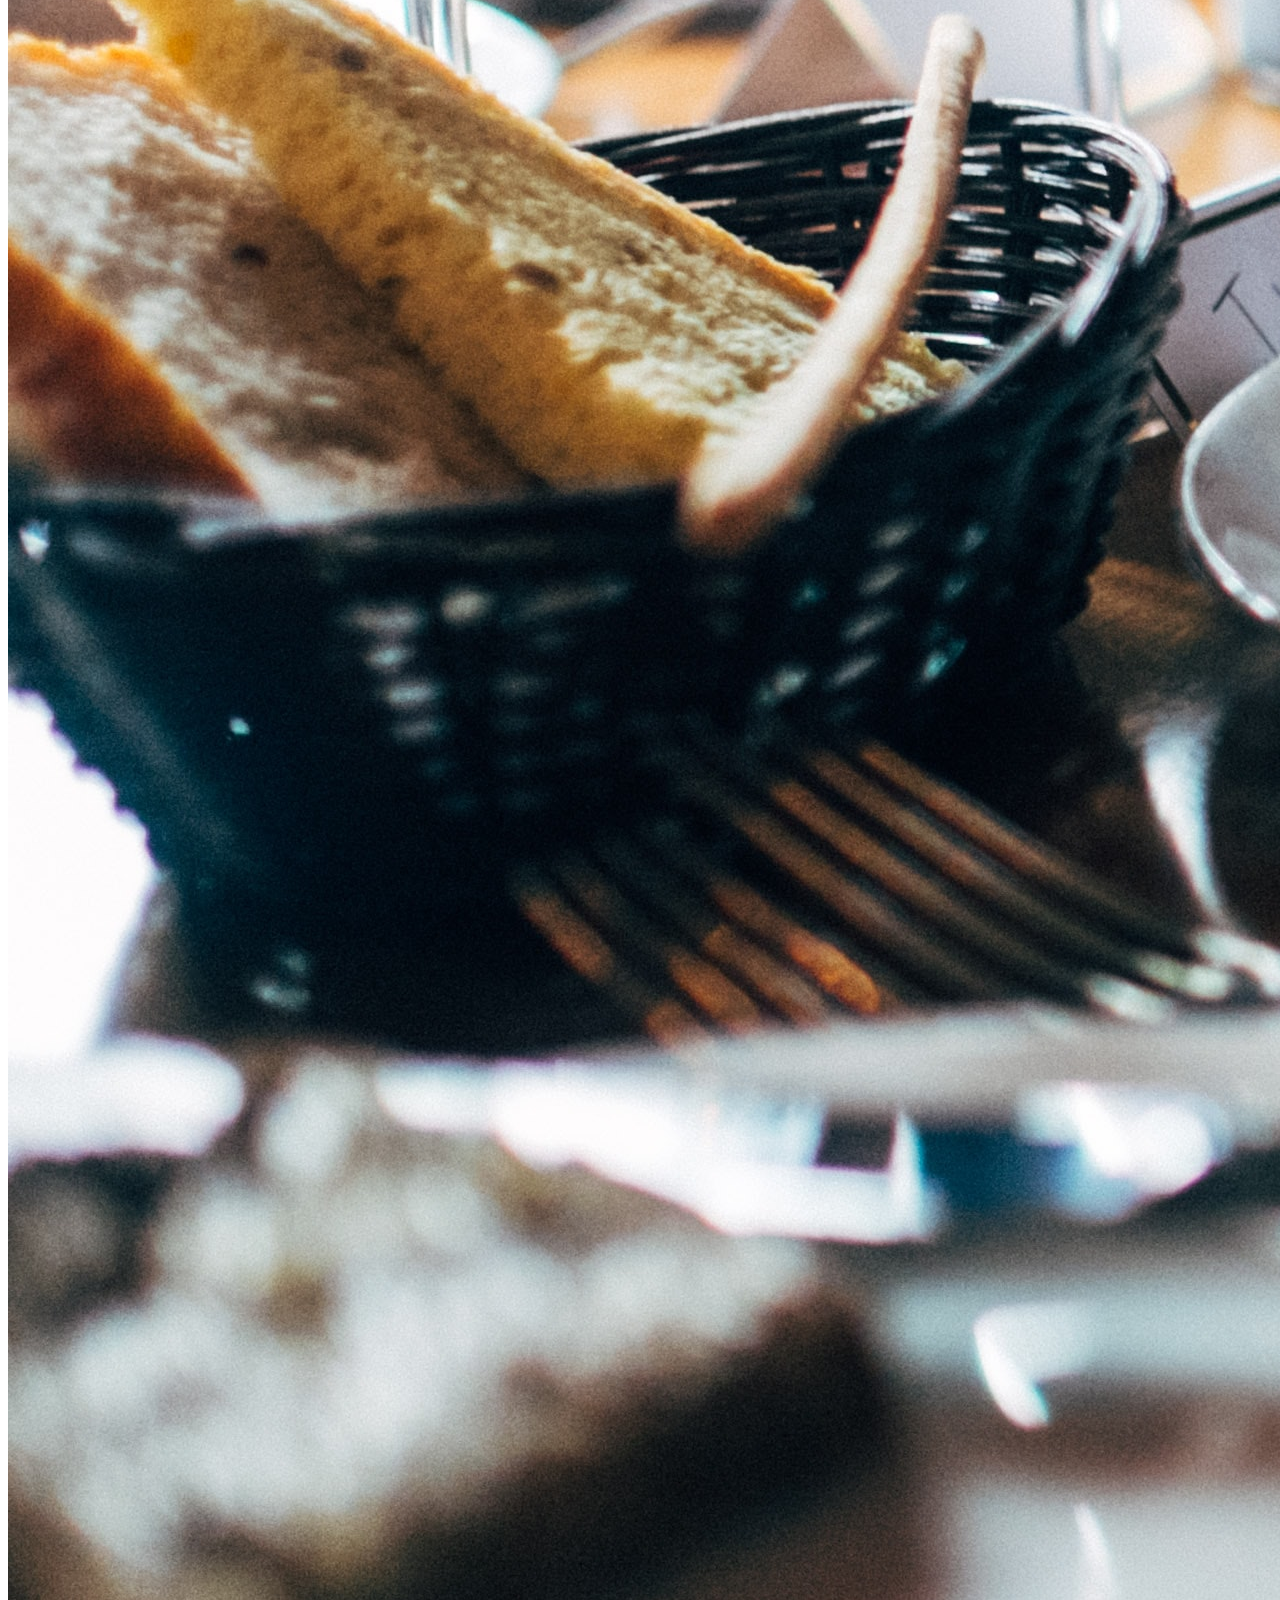
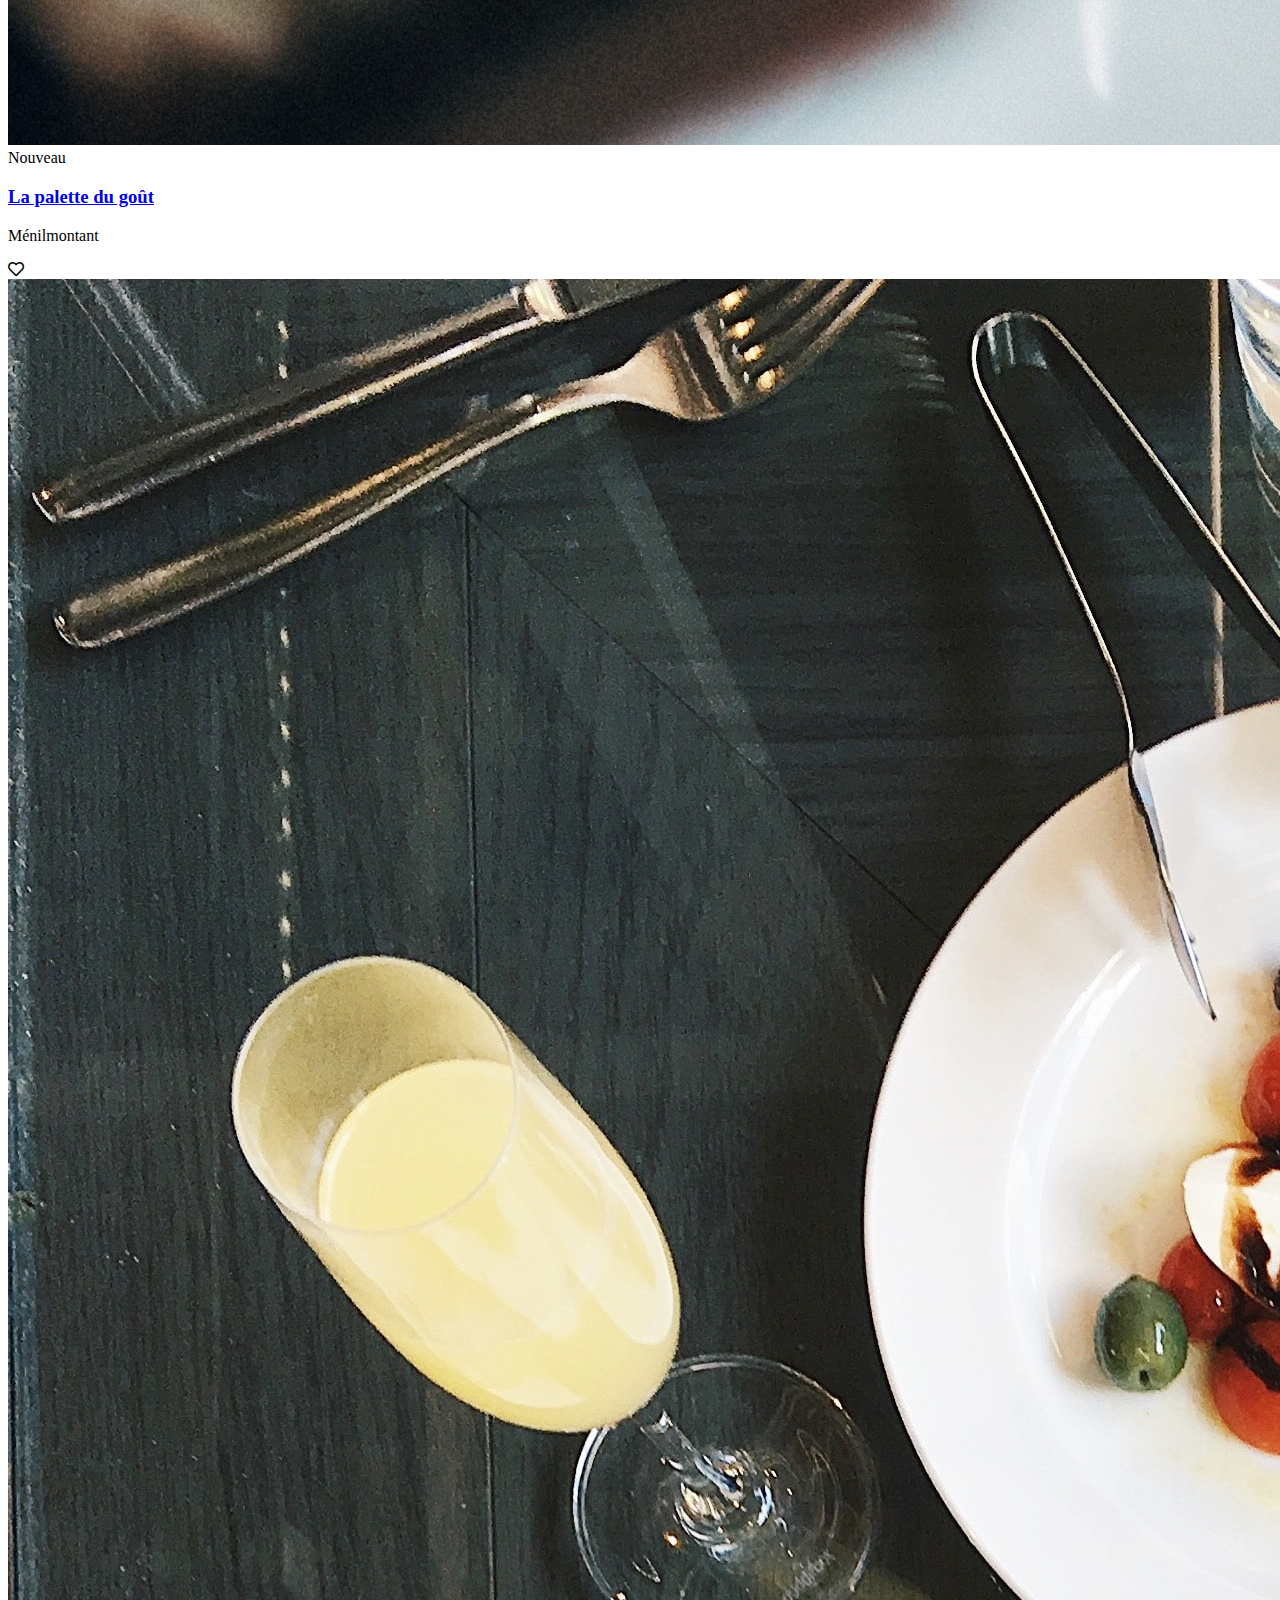
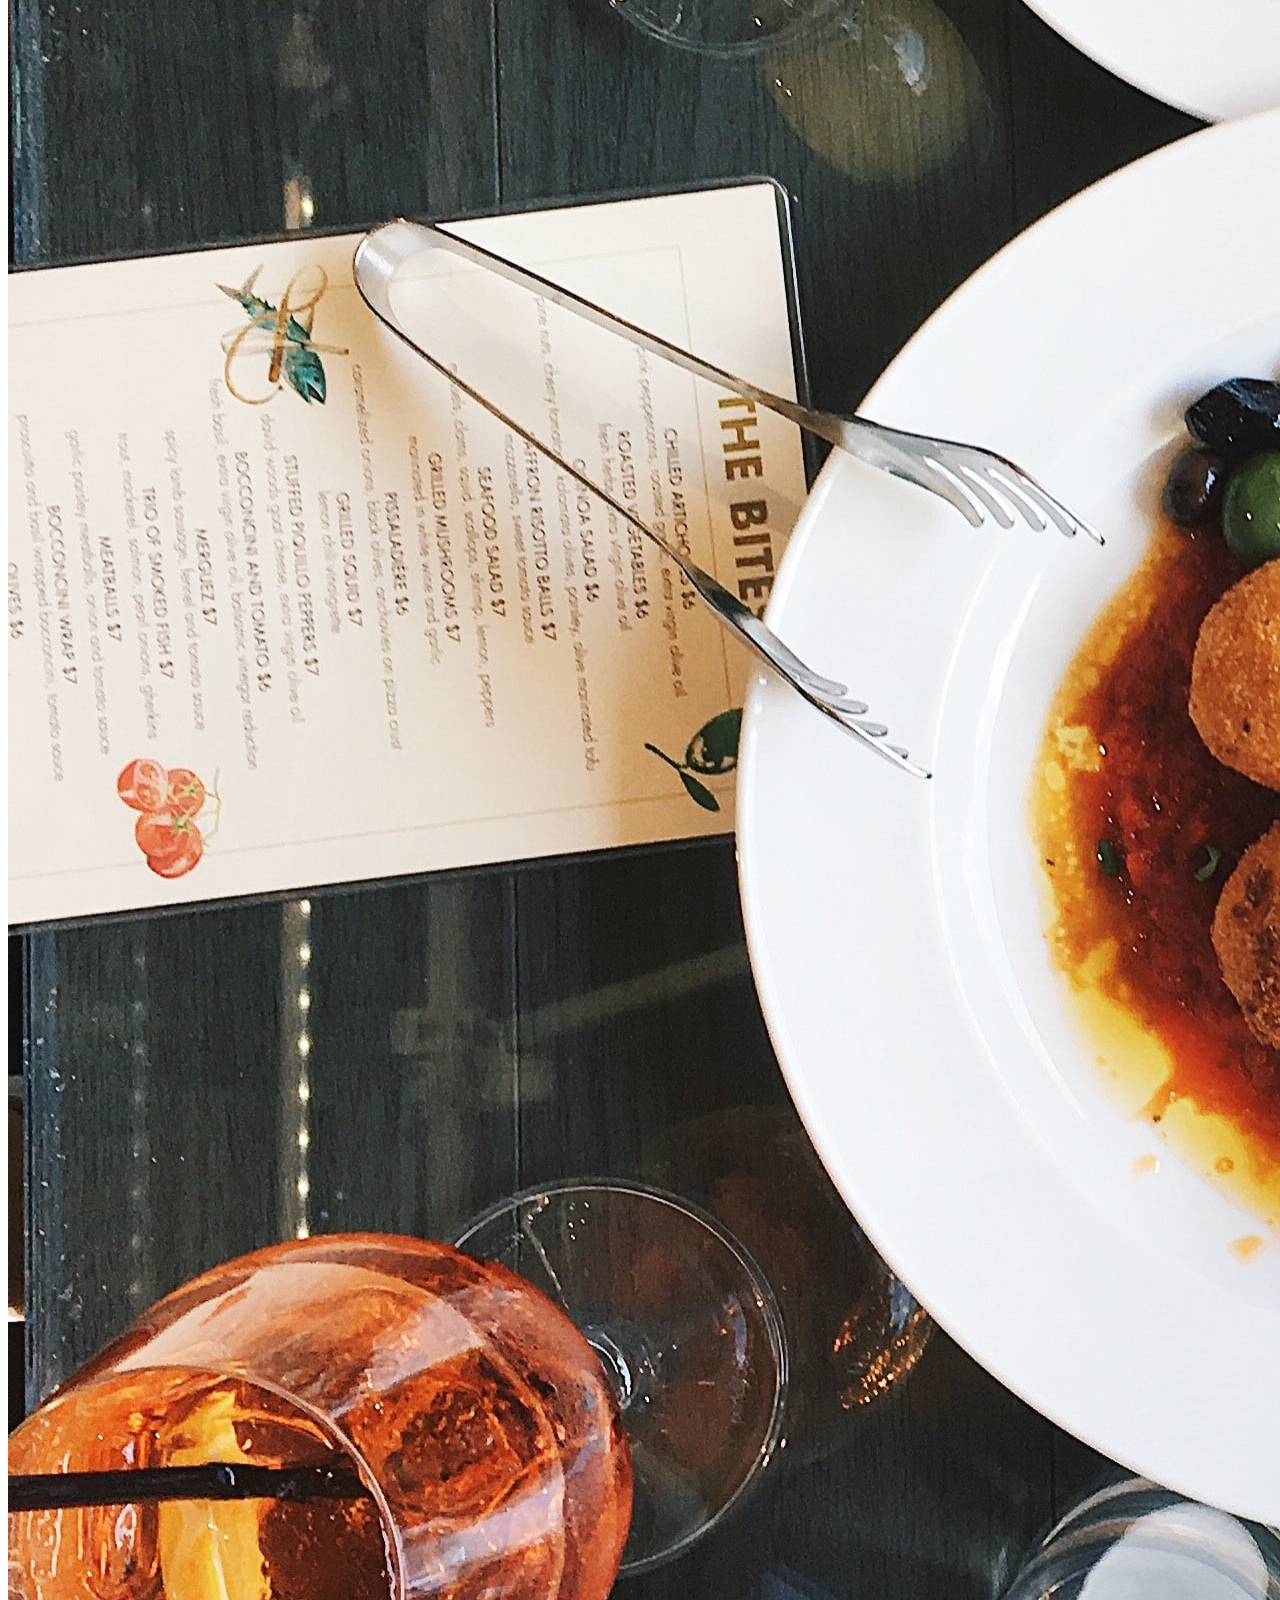
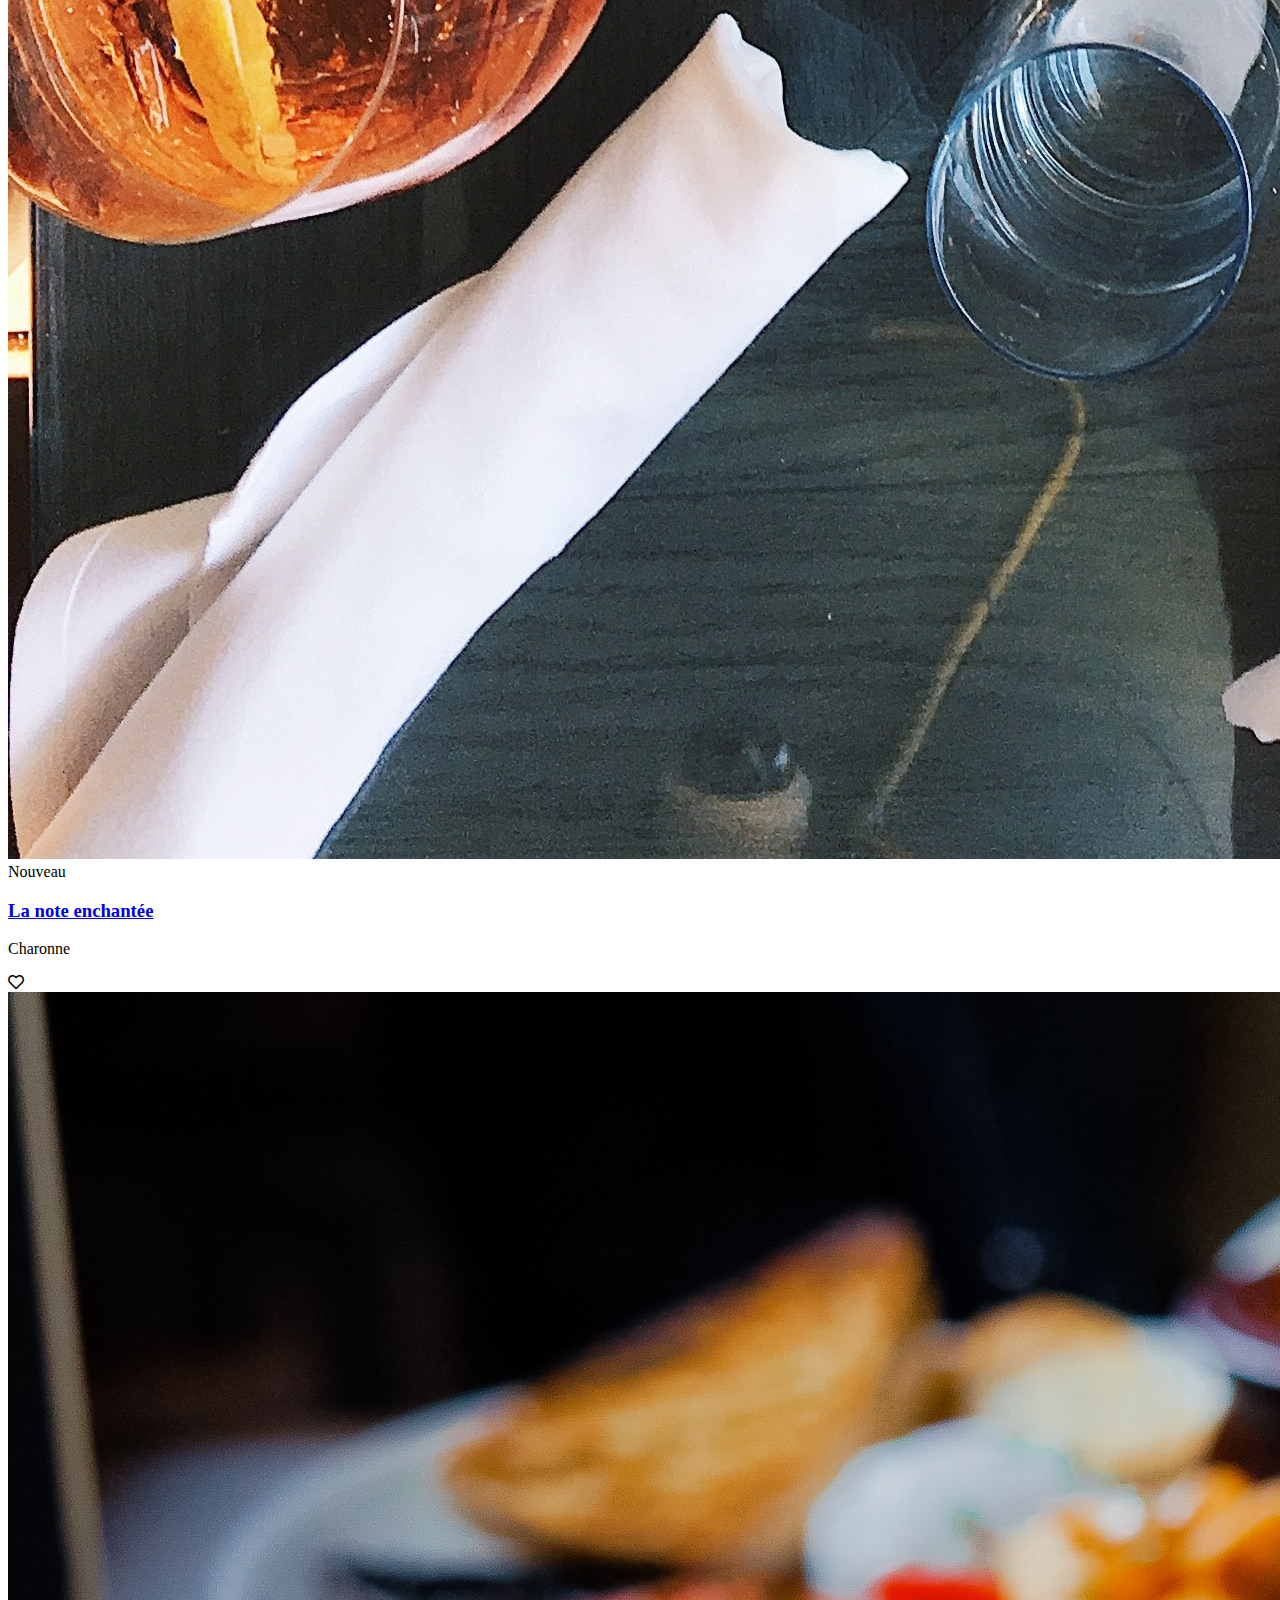
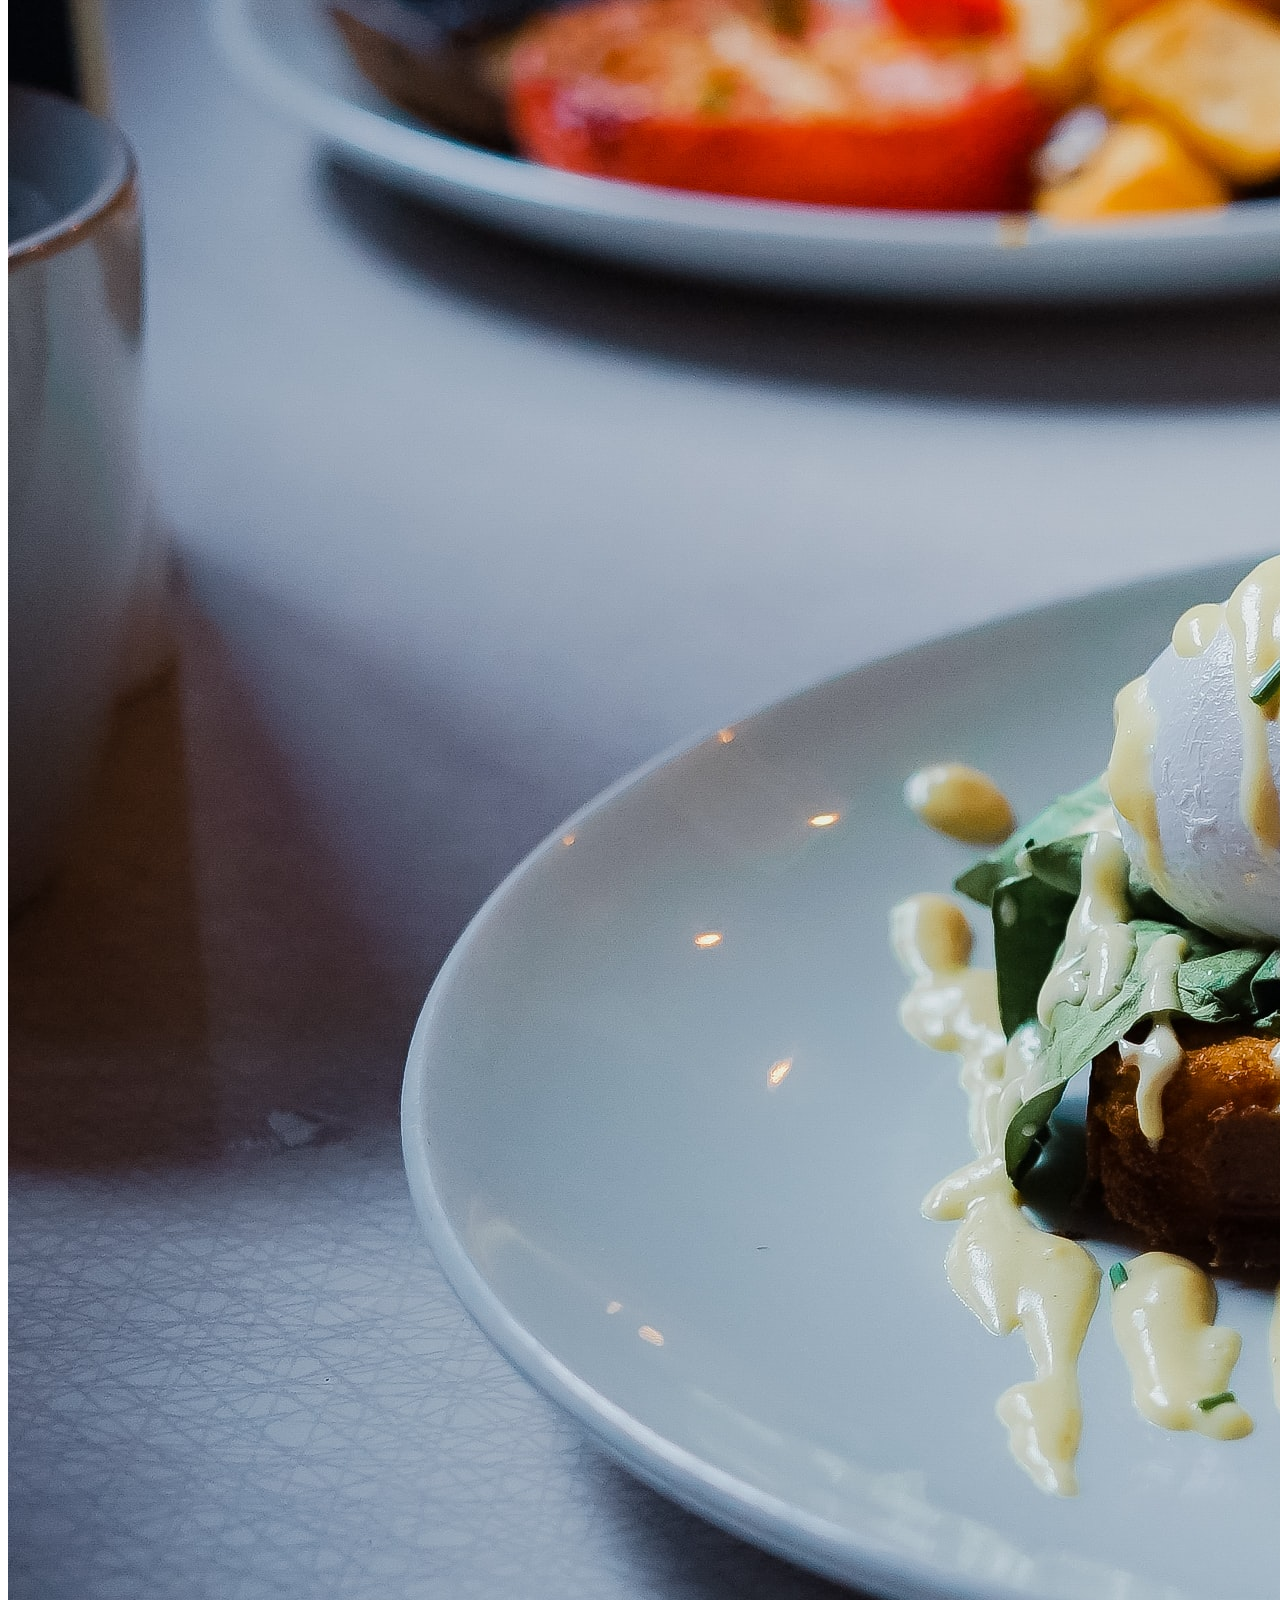
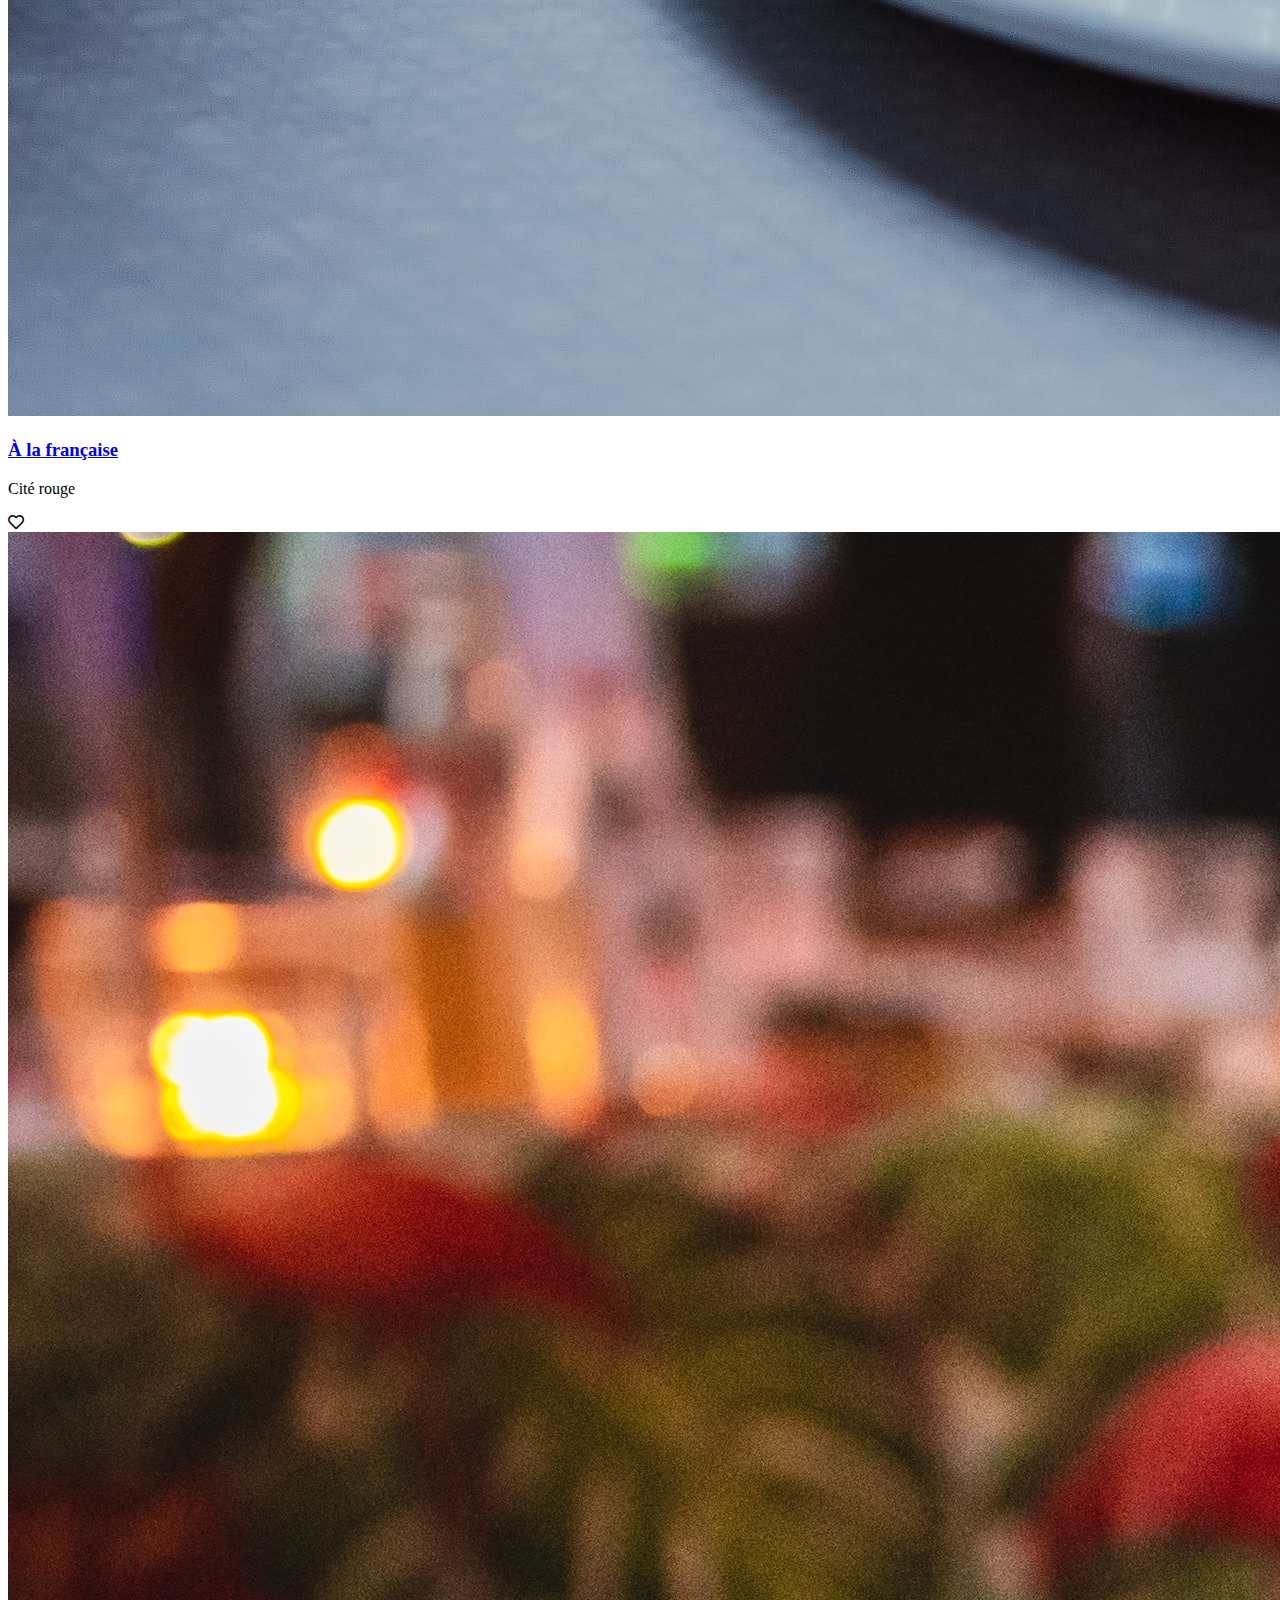
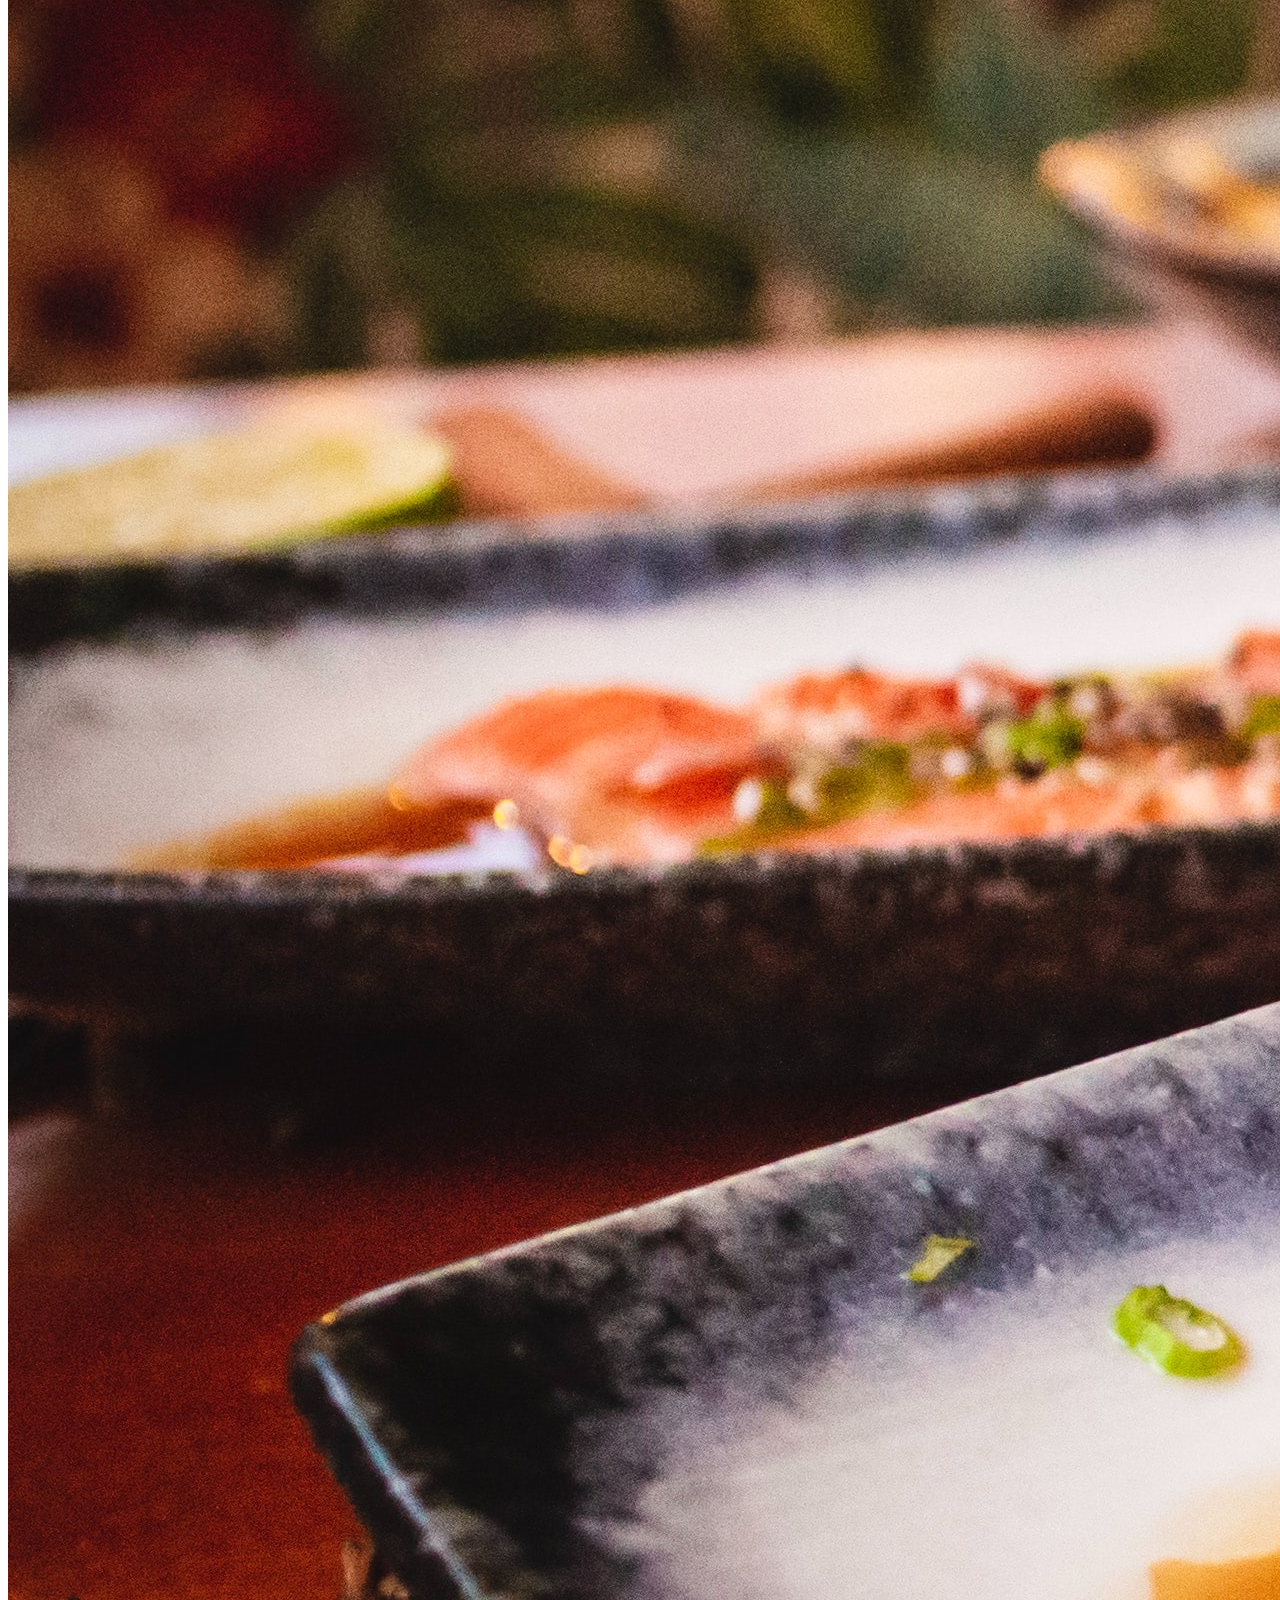
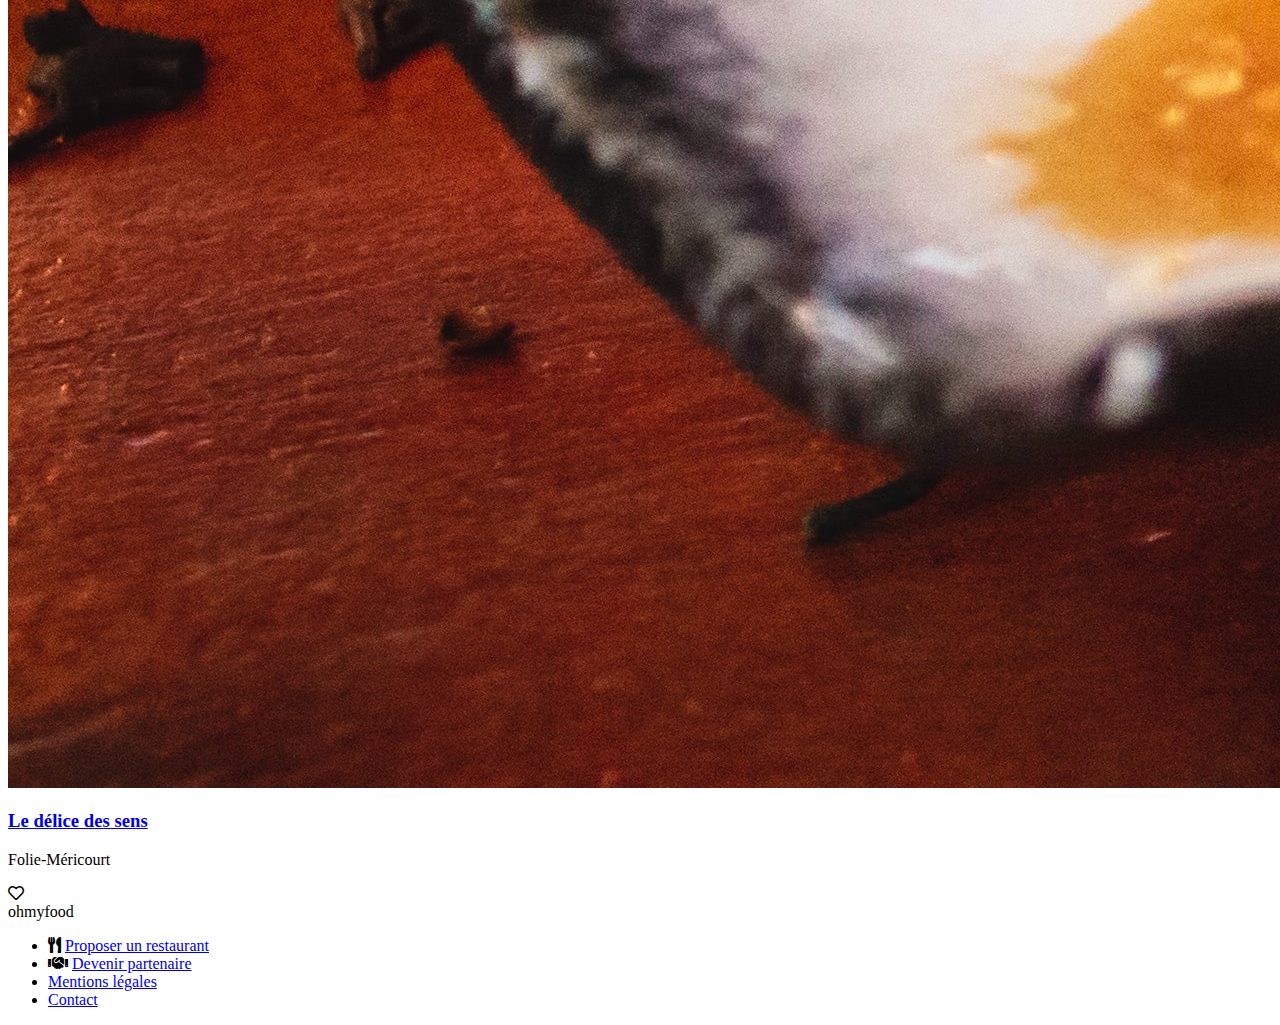
==== commit 4cb5ce80: "Html1" ====
--- a/index.html
+++ b/index.html
@@ -12,7 +12,7 @@
   <div class="loading"></div>
 
   <header class="logo">
-    <h1 class="logo__header">ohmyfood</h1>
+    <img src="Maquettes Ohmyfood/images/logo/ohmyfood.png" alt="logo Ohmyfood" >
   </header>
 
   <label class="search">
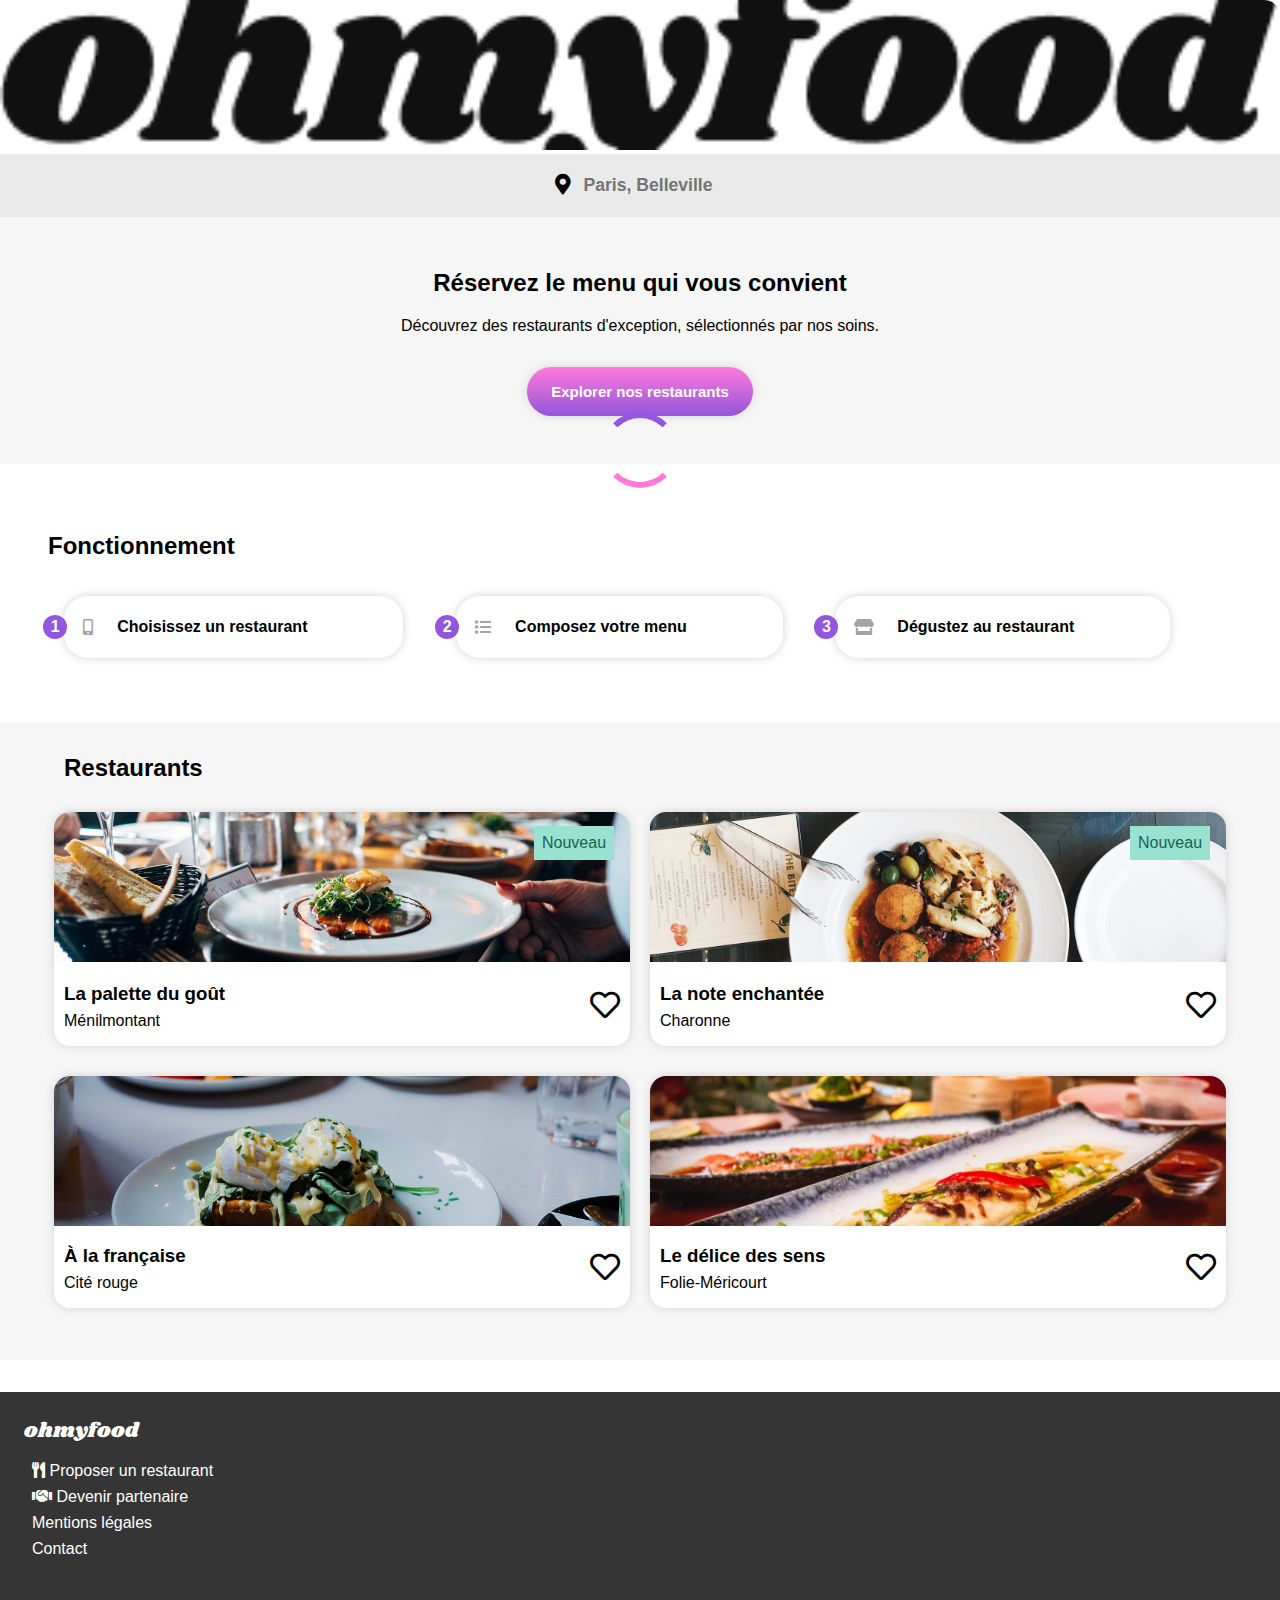
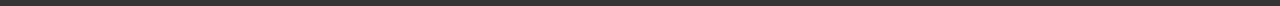
==== commit e7ebb380: "integration css" ====
--- a/index.html
+++ b/index.html
@@ -5,7 +5,7 @@
   <meta name="viewport" content="width=device-width, initial-scale=1.0">
   <link rel="stylesheet" href="https://cdnjs.cloudflare.com/ajax/libs/font-awesome/5.15.2/css/all.min.css">
   <title>Ohmyfood</title>
-  <link rel="stylesheet" href="css/style.css">
+  <link rel="stylesheet" type="text/css" href="style.css">
 </head>
 <body>
 
--- a/style.css
+++ b/style.css
@@ -0,0 +1,507 @@
+@import url("https://fonts.googleapis.com/css2?family=Shrikhand&display=swap");
+/* Elements principaux de la page */
+body {
+  margin: 0;
+  font-family: Roboto, sans-serif; }
+
+h2 {
+  font-size: 1.5rem;
+  font-weight: bold; }
+
+h3 {
+  color: black; }
+
+img {
+  width: 100%;
+  height: 150px;
+  object-fit: cover;
+  border-radius: 1rem 1rem 0 0; }
+
+article {
+  box-shadow: 0px 0px 10px lightgrey;
+  border-radius: 1rem;
+  margin-bottom: 20px;
+  background-color: white;
+  width: 90%;
+  cursor: pointer; }
+
+/* LOADING */
+.loading {
+  display: flex;
+  justify-content: center;
+  align-items: center;
+  width: 100%;
+  height: 100%;
+  position: fixed;
+  overflow: hidden;
+  animation:  2s forwards; }
+  .loading::after {
+    content: "";
+    display: block;
+    width: 64px;
+    height: 64px;
+    margin: 8px;
+    border-radius: 50%;
+    border: 6px solid #fff;
+    border-color: #9356DC transparent #FF79DA transparent;
+    animation: lds-dual-ring 1s linear infinite; }
+
+@keyframes lds-dual-ring {
+  0% {
+    transform: rotate(0deg); }
+  100% {
+    transform: rotate(360deg); } }
+
+@keyframes show-loader {
+  0% {
+    height: 100%; }
+  99% {
+    height: 100%; }
+  100% {
+    height: 0; } }
+
+/* HEADER */
+.logo {
+  padding: 1rem;
+  box-shadow: 0 0 0.5rem lightgrey; }
+  .logo__header {
+    font-family: Shrikhand;
+    display: flex;
+    justify-content: center;
+    margin: 0; }
+
+/* SECTION SEARCH */
+.search {
+  display: flex;
+  justify-content: center;
+  align-items: center;
+  background-color: #eaeaea;
+  padding: 1.25rem 1rem;
+  font-size: 1.3rem;
+  color: black; }
+  .search__champ {
+    background-color: #eaeaea;
+    text-decoration: none;
+    font-weight: bold;
+    color: black;
+    border: none;
+    text-align: center;
+    font-size: 1.1rem;
+    width: 50%; }
+
+/* SECTION RESERVATION */
+.reservation {
+  background-color: #f6f6f6;
+  text-align: center;
+  padding: 2rem;
+  padding-bottom: 3rem; }
+  .reservation__description {
+    padding-bottom: 1rem; }
+  .reservation__btn {
+    border-radius: 100px;
+    border: none;
+    padding: 1rem 1.5rem;
+    color: #fff;
+    font-size: 15px;
+    font-weight: bold;
+    box-shadow: 0px 0px 10px lightgrey;
+    cursor: pointer;
+    background: linear-gradient(#ff79da, #9356DC); }
+    .reservation__btn:hover {
+      transform: scale(1.1); }
+
+/* SECTION FONCTIONNEMENT */
+.fonctionnement {
+  padding-top: 1rem;
+  margin: 1rem;
+  padding-bottom: 2rem;
+  font-weight: bold; }
+  .fonctionnement__icon {
+    color: #a3a3a3;
+    margin-right: 1.5rem; }
+  .fonctionnement__site {
+    border-radius: 1.5rem;
+    box-shadow: 0px 0px 10px lightgrey;
+    padding: 1.4rem;
+    margin: 1rem 0 1rem 0.75rem;
+    display: flex;
+    align-items: center; }
+    .fonctionnement__site::before {
+      color: white;
+      display: flex;
+      width: 1.5rem;
+      height: 1.5rem;
+      background-color: #9356DC;
+      border-radius: 50%;
+      justify-content: center;
+      align-items: center;
+      margin-left: -2.5rem;
+      margin-right: 1rem; }
+    .fonctionnement__site:nth-of-type(1)::before {
+      content: "1"; }
+    .fonctionnement__site:nth-of-type(2)::before {
+      content: "2"; }
+    .fonctionnement__site:nth-of-type(3)::before {
+      content: "3"; }
+
+/* SECTION RESTAURANTS */
+.restaurants {
+  display: flex;
+  justify-content: center;
+  flex-wrap: wrap;
+  background-color: #f6f6f6;
+  width: 100%;
+  padding-bottom: 2rem; }
+  .restaurants__title {
+    width: 90%;
+    margin-top: 2rem; }
+  .restaurants__new {
+    position: absolute;
+    background-color: #99E2D0;
+    color: #1b6150;
+    padding: 0.5rem;
+    right: 2rem;
+    margin-top: 0.5rem; }
+  .restaurants__name {
+    width: 100%; }
+  .restaurants__cartes {
+    text-decoration: none;
+    grid-area: titre;
+    margin-left: 10px; }
+  .restaurants__adresse {
+    display: flex;
+    justify-content: flex-start;
+    width: 100%;
+    grid-area: adresse;
+    margin-left: 10px; }
+  .restaurants__icon {
+    grid-area: coeur;
+    justify-content: center;
+    align-items: center;
+    cursor: pointer;
+    display: flex;
+    font-size: 30px; }
+  .restaurants__icon:hover {
+    font-weight: bold;
+    background: linear-gradient(#9356DC, #FF79DA);
+    background-size: 600% 600%;
+    -webkit-animation: AnimationName 3s linear;
+    -moz-animation: AnimationName 3s linear;
+    animation: AnimationName 3s linear;
+    -webkit-background-clip: text;
+    -webkit-text-fill-color: transparent; }
+
+@-webkit-keyframes AnimationName {
+  0% {
+    background-position: 91% 0%; }
+  50% {
+    background-position: 10% 100%; }
+  100% {
+    background-position: 91% 0%; } }
+
+@-moz-keyframes AnimationName {
+  0% {
+    background-position: 91% 0%; }
+  50% {
+    background-position: 10% 100%; }
+  100% {
+    background-position: 91% 0%; } }
+
+@keyframes AnimationName {
+  0% {
+    background-position: 91% 0%; }
+  50% {
+    background-position: 10% 100%; }
+  100% {
+    background-position: 91% 0%; } }
+
+.restaurants__name {
+  display: grid;
+  grid-template-areas: "titre coeur"
+ "adresse coeur";
+  grid-template-rows: 2rem; }
+
+/* MEDIA QUERIES */
+@media screen and (min-width: 768px) {
+  .search__champ {
+    width: 20%; }
+  .restaurants__new {
+    right: 3rem; }
+  .restaurants__icon {
+    display: flex;
+    justify-content: flex-end;
+    margin: 10px; } }
+
+@media screen and (min-width: 1024px) {
+  .search__champ {
+    width: 15%; }
+  .fonctionnement {
+    padding: 2rem; }
+    .fonctionnement__site {
+      display: inline-flex;
+      margin: 1rem;
+      padding: 1.2rem;
+      padding-right: 2rem; }
+  article {
+    width: 45%;
+    margin: 10px;
+    margin-bottom: 20px; }
+  .restaurants {
+    grid-template-areas: "titre ."
+ "restau1 restau2"
+ "restau3 restau4"; }
+    .restaurants__title {
+      grid-area: titre; }
+    .restaurants__1 {
+      grid-area: restau1; }
+    .restaurants__2 {
+      grid-area: restau2; }
+    .restaurants__3 {
+      grid-area: restau3; }
+    .restaurants__4 {
+      grid-area: restau4; }
+    .restaurants__new {
+      position: unset;
+      margin-top: -8.5rem;
+      margin-bottom: 6.5rem;
+      width: fit-content;
+      margin-left: 23rem;
+      padding: 0.5rem; }
+    .restaurants article {
+      display: flex;
+      flex-direction: column; }
+    .restaurants__icon {
+      display: flex;
+      justify-content: flex-end;
+      margin: 10px; } }
+
+@media screen and (min-width: 1280px) {
+  .search__champ {
+    width: 12%; }
+  .fonctionnement__site {
+    margin-right: 2rem;
+    padding-right: 6rem; }
+  .restaurants__new {
+    margin-left: 30rem; } }
+
+@media screen and (min-width: 1440px) {
+  .search__champ {
+    width: 11%; }
+  .fonctionnement__site {
+    display: inline-flex;
+    justify-content: space-between;
+    margin-right: 5rem;
+    padding-right: 7rem; }
+  article {
+    width: 45%; }
+  .restaurants__new {
+    margin-left: 34.5rem; } }
+
+.footer {
+  background-color: #353535;
+  margin-top: 2rem;
+  padding-bottom: 2rem; }
+  .footer__logo {
+    font-family: Shrikhand;
+    color: white;
+    margin-left: 1.5rem;
+    padding-top: 1.5rem;
+    font-size: 1.3rem; }
+  .footer__list {
+    list-style: none;
+    padding: 0;
+    margin-left: 1.5rem; }
+  .footer__detail {
+    margin: 0.5rem; }
+  .footer__icon {
+    color: white; }
+  .footer__lien {
+    text-decoration: none;
+    color: white;
+    margin-bottom: 0.5rem; }
+
+.logo {
+  padding: 0; }
+  .logo__icon {
+    display: flex;
+    justify-content: flex-end;
+    text-decoration: none;
+    color: black;
+    cursor: pointer; }
+  .logo--back {
+    display: grid;
+    grid-template-areas: "fleche logo .";
+    grid-template-columns: 2rem auto 2rem;
+    align-items: center; }
+    .logo--back a {
+      text-decoration: none; }
+
+.img {
+  border-radius: 0;
+  object-fit: cover;
+  height: 20rem; }
+
+.menu {
+  border-radius: 2rem 2rem 0 0;
+  background-color: #f6f6f6;
+  padding: 1rem;
+  font-family: Roboto, sans-serif;
+  margin-top: -3rem;
+  position: relative; }
+  .menu__title {
+    font-family: Shrikhand;
+    display: flex;
+    justify-content: space-between;
+    border-radius: 1.5rem 1.5rem 0 0; }
+  .menu h3::after {
+    width: 3rem;
+    display: block;
+    content: " ";
+    background: #99E2D0;
+    height: .2rem; }
+  .menu__icon {
+    cursor: pointer; }
+  .menu__icon:hover {
+    font-weight: bold;
+    background: linear-gradient(#9356DC, #FF79DA);
+    background-size: 600% 600%;
+    -webkit-animation: AnimationName 3s linear;
+    -moz-animation: AnimationName 3s linear;
+    animation: AnimationName 3s linear;
+    -webkit-background-clip: text;
+    -webkit-text-fill-color: transparent; }
+
+@-webkit-keyframes AnimationName {
+  0% {
+    background-position: 91% 0%; }
+  50% {
+    background-position: 10% 100%; }
+  100% {
+    background-position: 91% 0%; } }
+
+@-moz-keyframes AnimationName {
+  0% {
+    background-position: 91% 0%; }
+  50% {
+    background-position: 10% 100%; }
+  100% {
+    background-position: 91% 0%; } }
+
+@keyframes AnimationName {
+  0% {
+    background-position: 91% 0%; }
+  50% {
+    background-position: 10% 100%; }
+  100% {
+    background-position: 91% 0%; } }
+
+.onglet {
+  width: 90%;
+  border-radius: 1rem;
+  padding: 1rem;
+  display: grid;
+  grid-template-areas: "titre prix ."
+ "detail prix check";
+  cursor: pointer;
+  animation: onglet 0.8s; }
+  .onglet__title {
+    margin: 0;
+    grid-area: titre; }
+  .onglet__detail {
+    margin: 0;
+    grid-area: detail; }
+  .onglet__price {
+    grid-area: prix;
+    align-items: flex-end;
+    justify-content: flex-end;
+    display: flex;
+    font-weight: bold; }
+  .onglet__check {
+    display: flex;
+    justify-content: flex-end; }
+  .onglet__icon {
+    color: #99E2D0;
+    width: auto;
+    grid-area: check;
+    display: flex;
+    border-radius: 100px;
+    border: solid 1px black;
+    padding: 0.4rem; }
+  .onglet--1 {
+    animation-delay: 0.2s; }
+  .onglet--2 {
+    animation-delay: 0.3s; }
+  .onglet--3 {
+    animation-delay: 0.4s; }
+  .onglet--4 {
+    animation-delay: 0.5s; }
+  .onglet--5 {
+    animation-delay: 0.6s; }
+  .onglet--6 {
+    animation-delay: 0.7s; }
+  .onglet--7 {
+    animation-delay: 0.8s; }
+  .onglet--8 {
+    animation-delay: 0.9s; }
+  .onglet--9 {
+    animation-delay: 1s; }
+  .onglet--10 {
+    animation-delay: 1.1s; }
+
+@keyframes onglet {
+  0% {
+    transform: scale(0); }
+  100% {
+    transform: scale(1); } }
+
+.entrees__title {
+  text-transform: uppercase;
+  font-weight: 500;
+  font-size: 17px;
+  margin-top: 2rem; }
+
+.plats__title {
+  text-transform: uppercase;
+  font-weight: 500;
+  font-size: 17px;
+  margin-top: 2rem; }
+
+.desserts__title {
+  text-transform: uppercase;
+  font-weight: 500;
+  font-size: 17px;
+  margin-top: 2rem; }
+
+.btn {
+  display: flex;
+  justify-content: center;
+  margin-top: 3rem; }
+  .btn__command {
+    border: none;
+    border-radius: 2rem;
+    padding: 1rem 1.5rem;
+    color: #fff;
+    font-size: 15px;
+    font-weight: bold;
+    box-shadow: 0px 0px 10px lightgrey;
+    cursor: pointer;
+    background: linear-gradient(#ff79da, #9356DC); }
+    .btn__command:hover {
+      transform: scale(1.1); }
+
+/* MEDIA QUERIES */
+@media screen and (min-width: 1024px) {
+  .cartes {
+    display: grid;
+    grid-template-areas: "entrees plats desserts"
+ ". bouton ."; }
+  .entrees__title {
+    grid-area: entrees; }
+  .plats__title {
+    grid-area: plats; }
+  .desserts__title {
+    grid-area: desserts; }
+  .btn {
+    grid-area: bouton; }
+  .onglet {
+    width: 80%; } }
